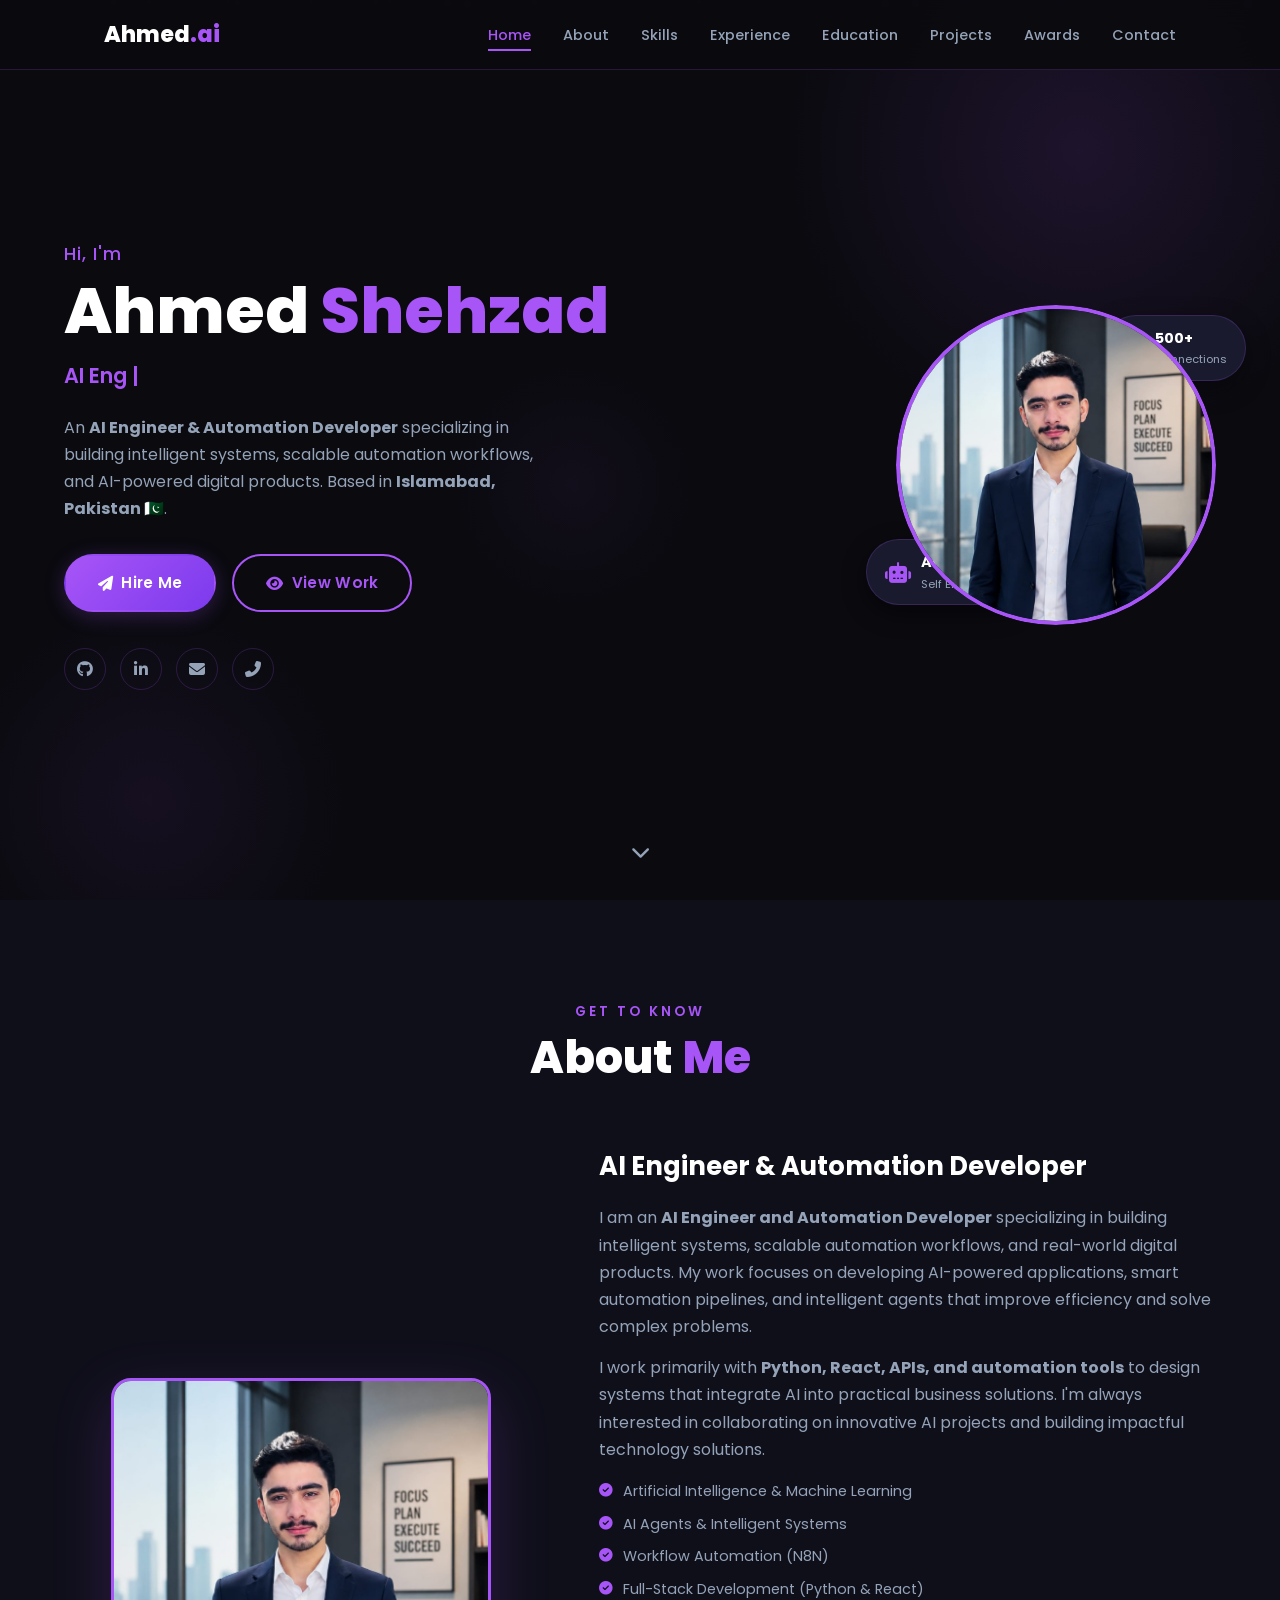
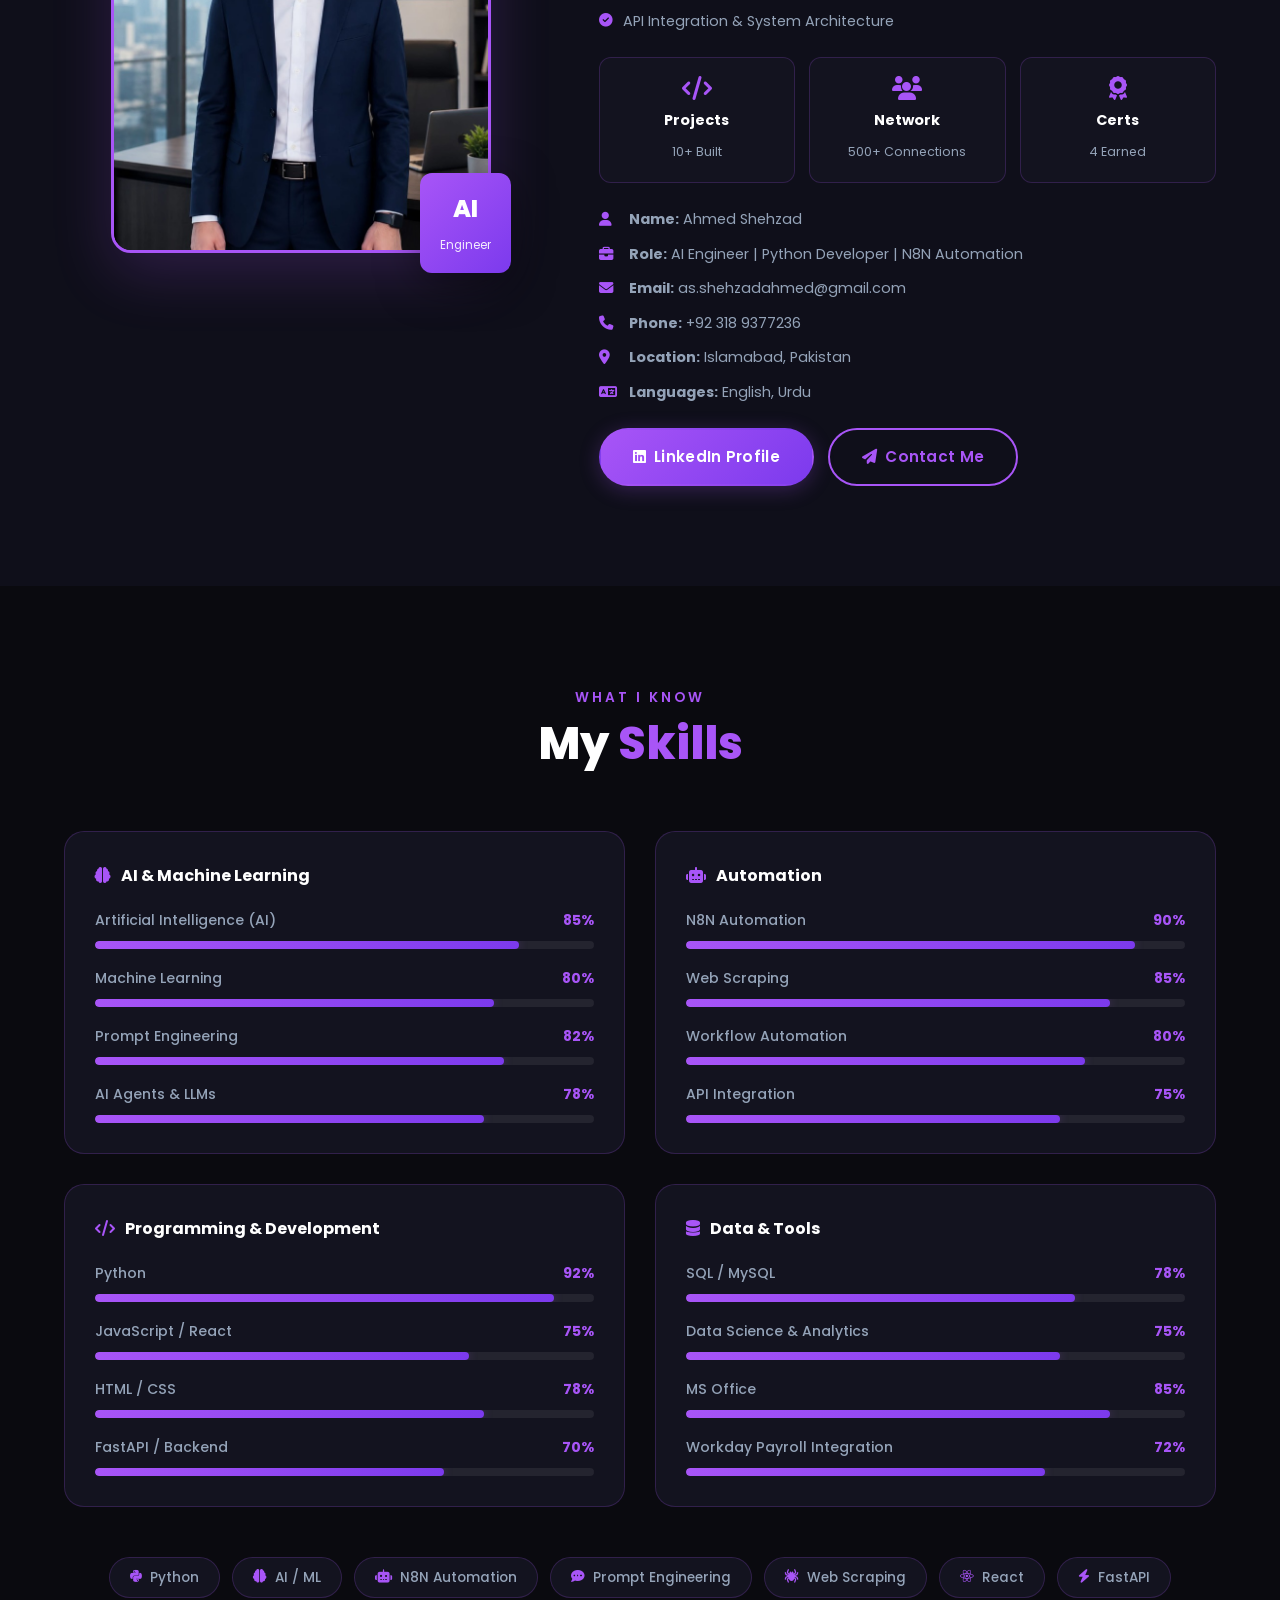
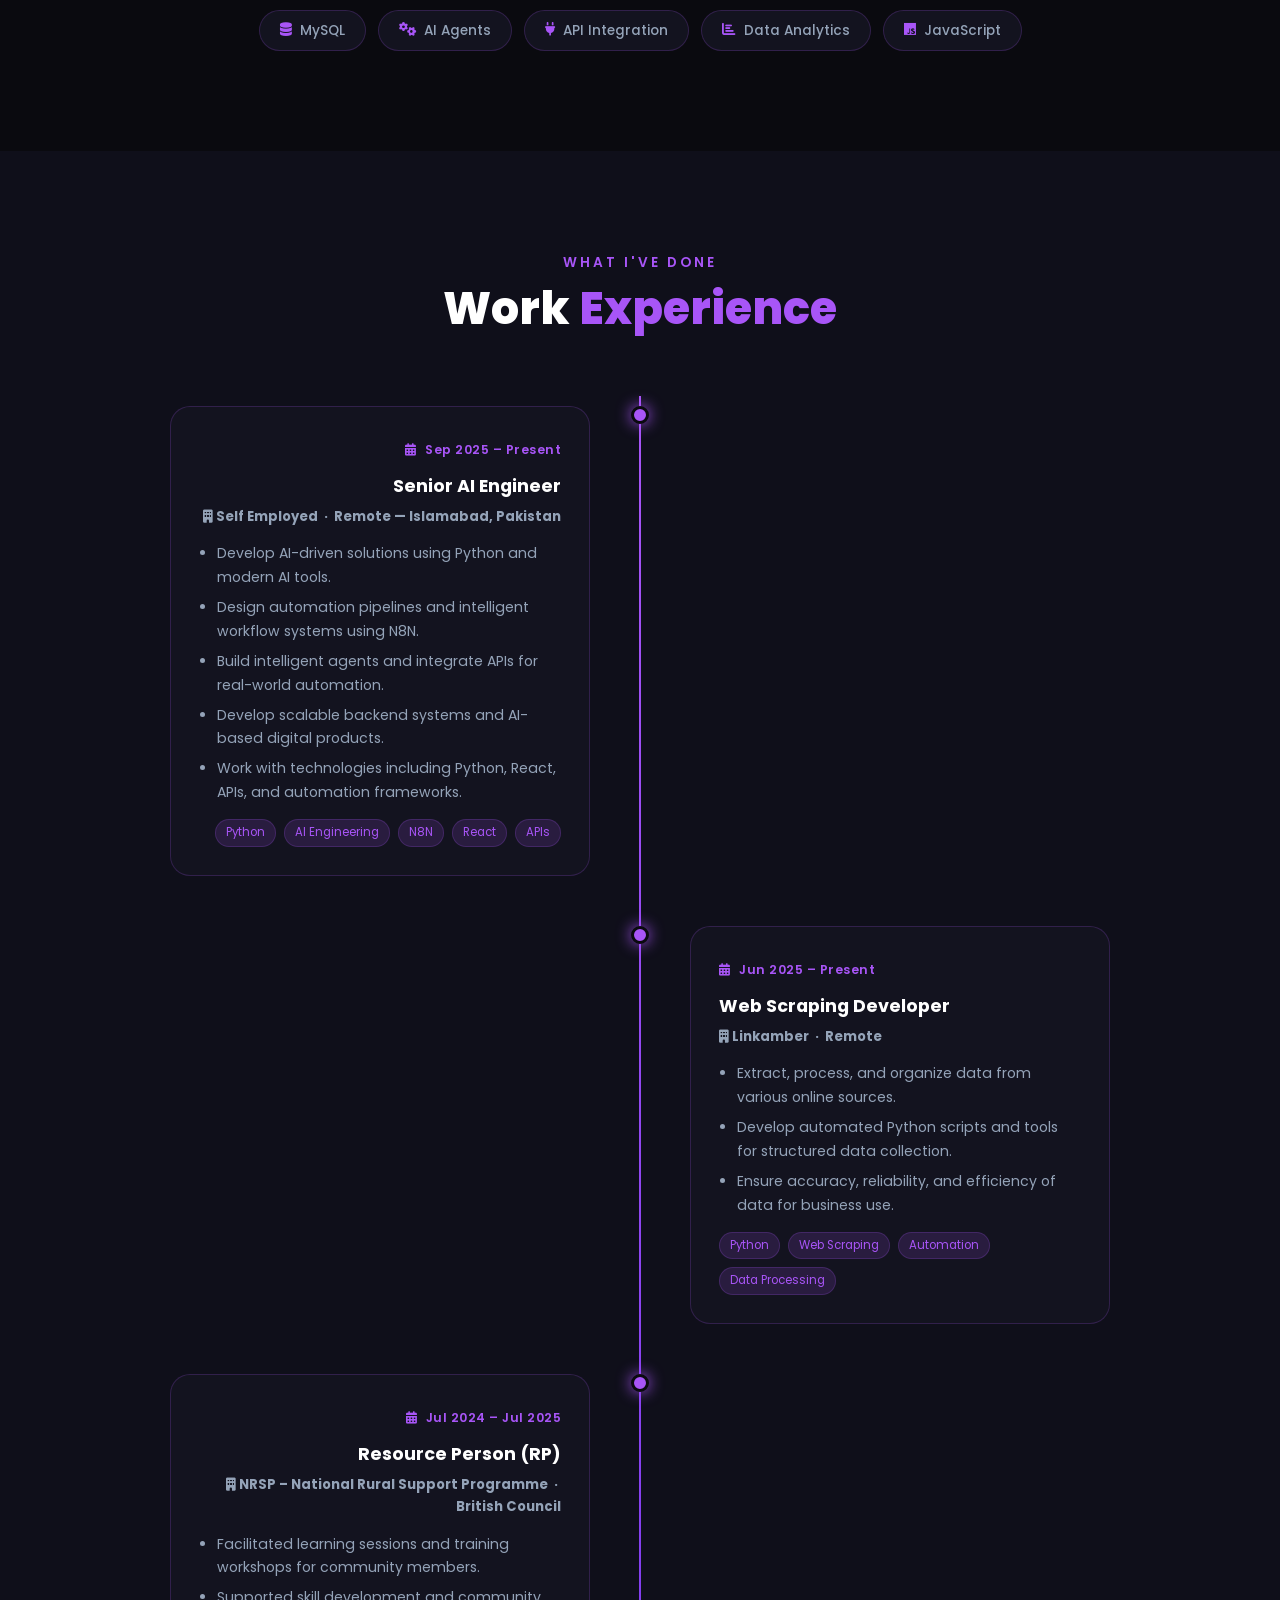
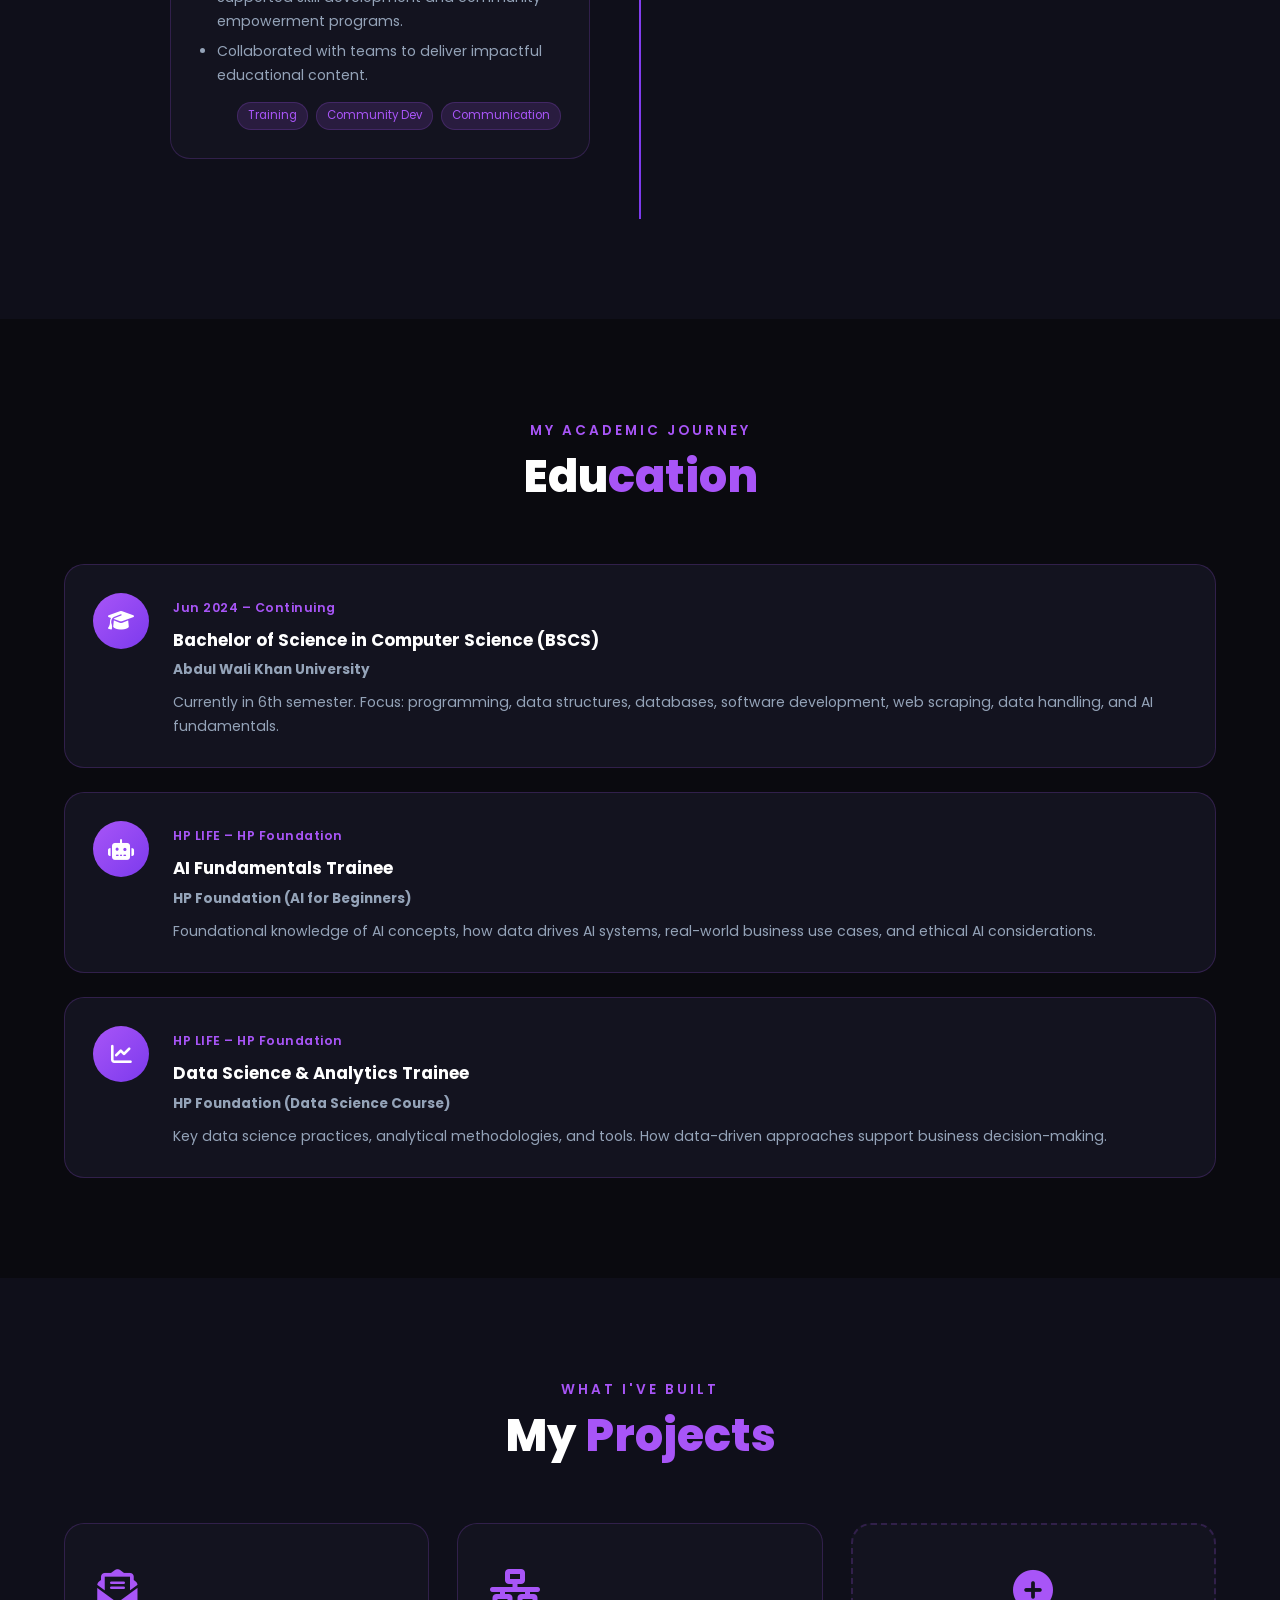
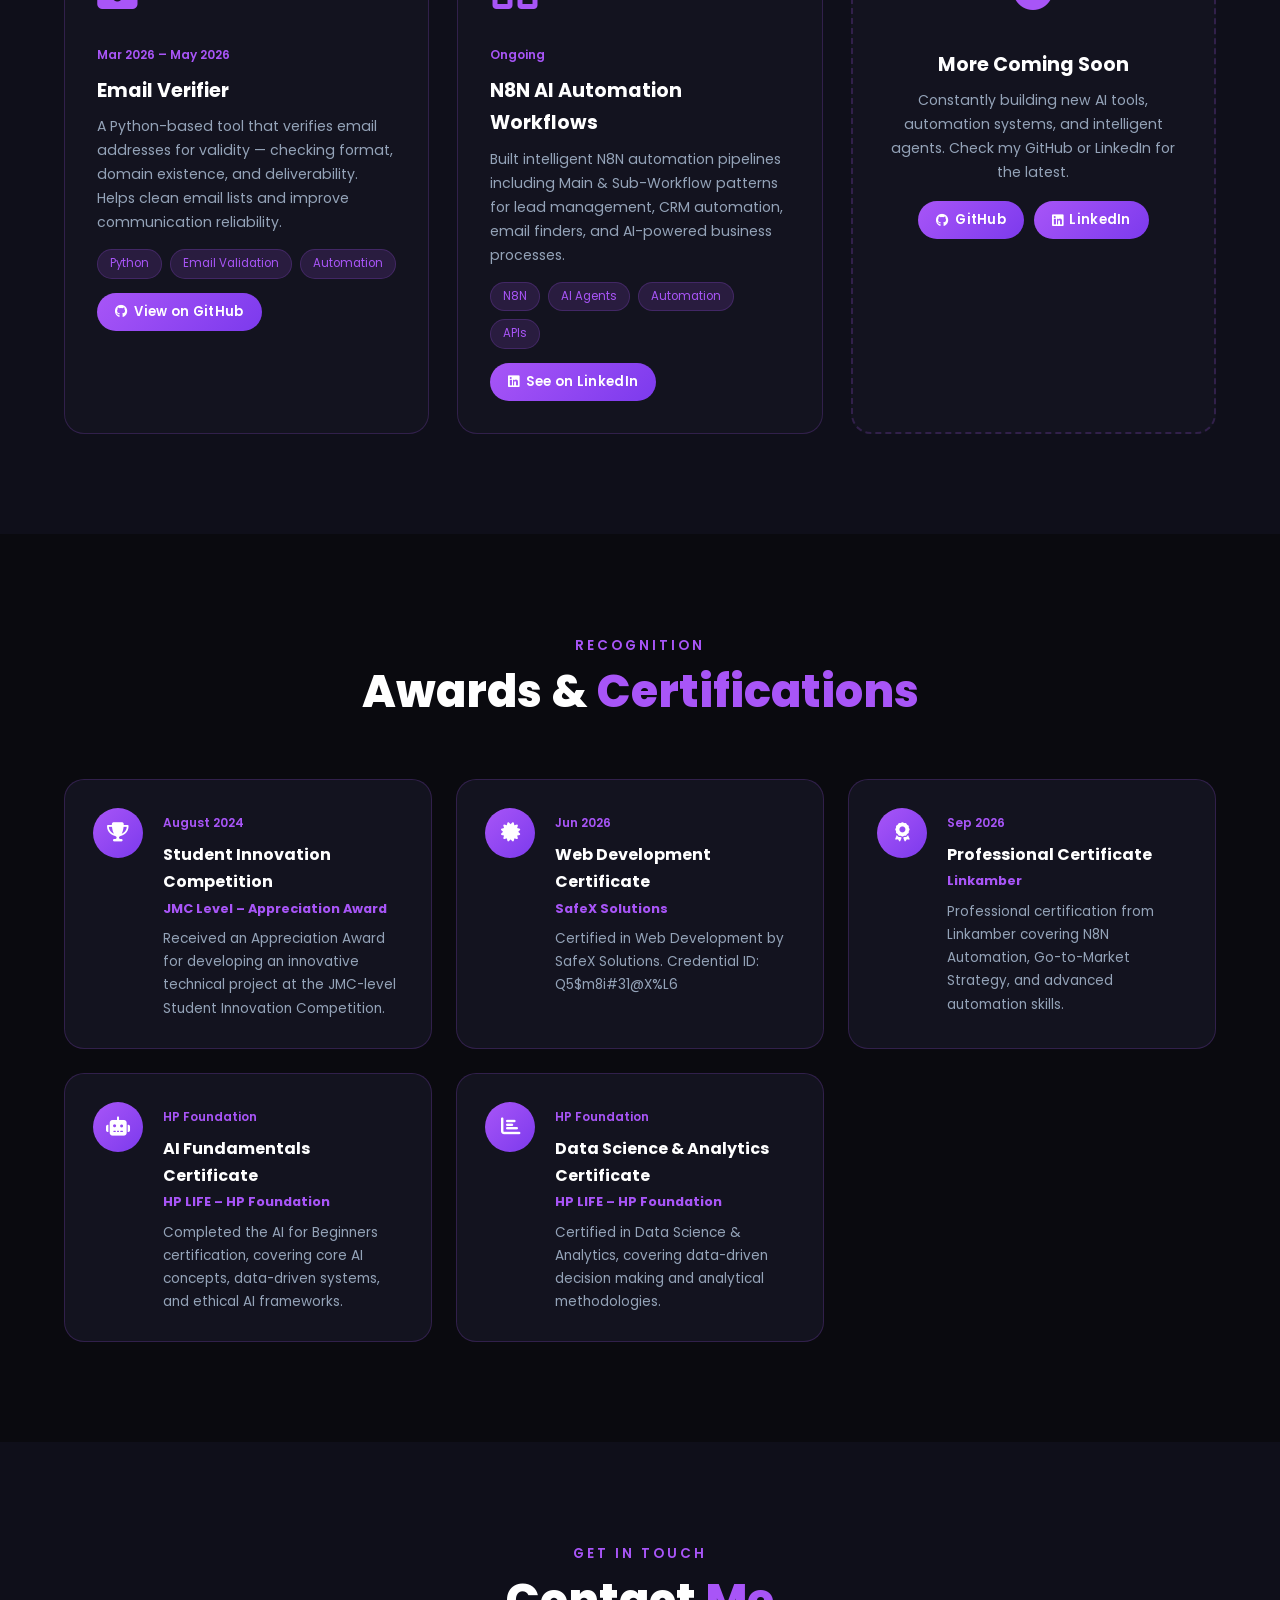
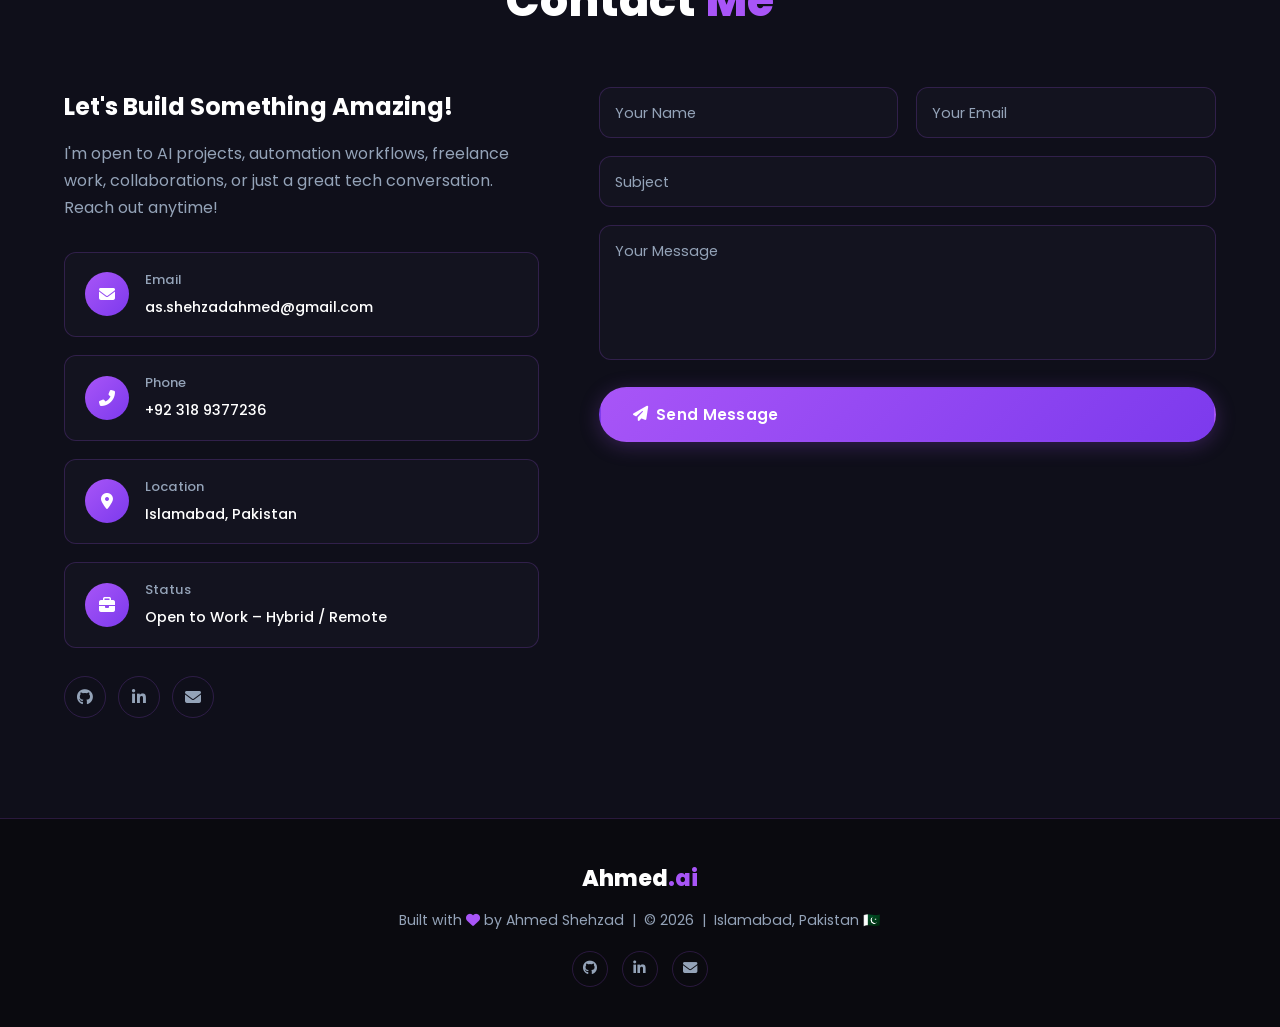
==== index.html @ 768d6d66 "Initial commit: Ahmed Shehzad Portfolio - AI Engineer & Python Developer" ====
<!DOCTYPE html>
<html lang="en">
<head>
  <meta charset="UTF-8" />
  <meta name="viewport" content="width=device-width, initial-scale=1.0" />
  <title>Ahmed Shehzad | AI Engineer & Python Developer</title>
  <link rel="stylesheet" href="style.css" />
  <link rel="stylesheet" href="https://cdnjs.cloudflare.com/ajax/libs/font-awesome/6.5.0/css/all.min.css" />
  <link href="https://fonts.googleapis.com/css2?family=Poppins:wght@300;400;500;600;700;800&display=swap" rel="stylesheet" />
</head>
<body>

  <!-- ===== NAVBAR ===== -->
  <nav class="navbar" id="navbar">
    <div class="nav-container">
      <a href="#home" class="logo">Ahmed<span>.ai</span></a>
      <ul class="nav-links" id="nav-links">
        <li><a href="#home"          class="nav-link active">Home</a></li>
        <li><a href="#about"         class="nav-link">About</a></li>
        <li><a href="#skills"        class="nav-link">Skills</a></li>
        <li><a href="#experience"    class="nav-link">Experience</a></li>
        <li><a href="#education"     class="nav-link">Education</a></li>
        <li><a href="#projects"      class="nav-link">Projects</a></li>
        <li><a href="#achievements"  class="nav-link">Awards</a></li>
        <li><a href="#contact"       class="nav-link">Contact</a></li>
      </ul>
      <button class="hamburger" id="hamburger" aria-label="Toggle Menu">
        <span></span><span></span><span></span>
      </button>
    </div>
  </nav>

  <!-- ===== HERO ===== -->
  <section class="hero" id="home">
    <div class="particles" id="particles"></div>
    <div class="hero-bg-shapes">
      <div class="shape shape-1"></div>
      <div class="shape shape-2"></div>
      <div class="shape shape-3"></div>
    </div>
    <div class="hero-content">
      <div class="hero-text">
        <p class="hero-greeting">Hi, I'm</p>
        <h1 class="hero-name">Ahmed <span>Shehzad</span></h1>
        <div class="hero-typing">
          <span class="typed-text" id="typed-text"></span>
          <span class="cursor">|</span>
        </div>
        <p class="hero-desc">
          An <strong>AI Engineer & Automation Developer</strong> specializing in building
          intelligent systems, scalable automation workflows, and AI-powered digital products.
          Based in <strong>Islamabad, Pakistan 🇵🇰</strong>.
        </p>
        <div class="hero-buttons">
          <a href="#contact" class="btn btn-primary"><i class="fas fa-paper-plane"></i> Hire Me</a>
          <a href="#projects" class="btn btn-outline"><i class="fas fa-eye"></i> View Work</a>
        </div>
        <div class="hero-socials">
          <a href="https://github.com/AAHMEDSHEHZAD" target="_blank" aria-label="GitHub" title="GitHub"><i class="fab fa-github"></i></a>
          <a href="https://www.linkedin.com/in/ahmed-shehzad-58a8a6312/" target="_blank" aria-label="LinkedIn" title="LinkedIn"><i class="fab fa-linkedin-in"></i></a>
          <a href="mailto:as.shehzadahmed@gmail.com" aria-label="Email" title="Email"><i class="fas fa-envelope"></i></a>
          <a href="tel:+923189377236" aria-label="Phone" title="Phone"><i class="fas fa-phone-alt"></i></a>
        </div>
      </div>
      <div class="hero-image">
        <div class="hero-img-wrapper">
          <div class="hero-img-ring"></div>
          <img src="assets/profile.jpg" alt="Ahmed Shehzad – AI Engineer" />
        </div>
        <div class="hero-badge badge-top">
          <i class="fas fa-trophy"></i>
          <div>
            <span class="badge-num">500+</span>
            <span class="badge-label">Connections</span>
          </div>
        </div>
        <div class="hero-badge badge-bottom">
          <i class="fas fa-robot"></i>
          <div>
            <span class="badge-num">AI Engineer</span>
            <span class="badge-label">Self Employed</span>
          </div>
        </div>
      </div>
    </div>
    <a href="#about" class="scroll-down" aria-label="Scroll Down"><i class="fas fa-chevron-down"></i></a>
  </section>

  <!-- ===== ABOUT ===== -->
  <section class="about section" id="about">
    <div class="container">
      <div class="section-header">
        <p class="section-tag">Get To Know</p>
        <h2 class="section-title">About <span>Me</span></h2>
      </div>
      <div class="about-grid">
        <div class="about-image">
          <div class="about-img-box">
            <img src="assets/profile.jpg" alt="Ahmed Shehzad" />
            <div class="about-exp-badge">
              <span>AI</span>
              <small>Engineer</small>
            </div>
          </div>
        </div>
        <div class="about-content">
          <h3>AI Engineer &amp; Automation Developer</h3>
          <p>
            I am an <strong>AI Engineer and Automation Developer</strong> specializing in building
            intelligent systems, scalable automation workflows, and real-world digital products.
            My work focuses on developing AI-powered applications, smart automation pipelines,
            and intelligent agents that improve efficiency and solve complex problems.
          </p>
          <p>
            I work primarily with <strong>Python, React, APIs, and automation tools</strong> to design
            systems that integrate AI into practical business solutions. I'm always interested in
            collaborating on innovative AI projects and building impactful technology solutions.
          </p>
          <div class="about-highlights">
            <div class="highlight-item"><i class="fas fa-check-circle"></i> Artificial Intelligence &amp; Machine Learning</div>
            <div class="highlight-item"><i class="fas fa-check-circle"></i> AI Agents &amp; Intelligent Systems</div>
            <div class="highlight-item"><i class="fas fa-check-circle"></i> Workflow Automation (N8N)</div>
            <div class="highlight-item"><i class="fas fa-check-circle"></i> Full-Stack Development (Python &amp; React)</div>
            <div class="highlight-item"><i class="fas fa-check-circle"></i> API Integration &amp; System Architecture</div>
          </div>
          <div class="about-cards">
            <div class="about-card">
              <i class="fas fa-code"></i>
              <h4>Projects</h4>
              <span>10+ Built</span>
            </div>
            <div class="about-card">
              <i class="fas fa-users"></i>
              <h4>Network</h4>
              <span>500+ Connections</span>
            </div>
            <div class="about-card">
              <i class="fas fa-award"></i>
              <h4>Certs</h4>
              <span>4 Earned</span>
            </div>
          </div>
          <div class="about-info-list">
            <div class="about-info-item"><i class="fas fa-user"></i><span><strong>Name:</strong> Ahmed Shehzad</span></div>
            <div class="about-info-item"><i class="fas fa-briefcase"></i><span><strong>Role:</strong> AI Engineer | Python Developer | N8N Automation</span></div>
            <div class="about-info-item"><i class="fas fa-envelope"></i><span><strong>Email:</strong> as.shehzadahmed@gmail.com</span></div>
            <div class="about-info-item"><i class="fas fa-phone"></i><span><strong>Phone:</strong> +92 318 9377236</span></div>
            <div class="about-info-item"><i class="fas fa-map-marker-alt"></i><span><strong>Location:</strong> Islamabad, Pakistan</span></div>
            <div class="about-info-item"><i class="fas fa-language"></i><span><strong>Languages:</strong> English, Urdu</span></div>
          </div>
          <div class="about-actions">
            <a href="https://www.linkedin.com/in/ahmed-shehzad-58a8a6312/" target="_blank" class="btn btn-primary">
              <i class="fab fa-linkedin"></i> LinkedIn Profile
            </a>
            <a href="#contact" class="btn btn-outline">
              <i class="fas fa-paper-plane"></i> Contact Me
            </a>
          </div>
        </div>
      </div>
    </div>
  </section>

  <!-- ===== SKILLS ===== -->
  <section class="skills section" id="skills">
    <div class="container">
      <div class="section-header">
        <p class="section-tag">What I Know</p>
        <h2 class="section-title">My <span>Skills</span></h2>
      </div>
      <div class="skills-grid">

        <div class="skill-category">
          <h3><i class="fas fa-brain"></i> AI &amp; Machine Learning</h3>
          <div class="skill-bars">
            <div class="skill-bar" data-percent="85">
              <div class="skill-info"><span>Artificial Intelligence (AI)</span><span>85%</span></div>
              <div class="bar"><div class="fill"></div></div>
            </div>
            <div class="skill-bar" data-percent="80">
              <div class="skill-info"><span>Machine Learning</span><span>80%</span></div>
              <div class="bar"><div class="fill"></div></div>
            </div>
            <div class="skill-bar" data-percent="82">
              <div class="skill-info"><span>Prompt Engineering</span><span>82%</span></div>
              <div class="bar"><div class="fill"></div></div>
            </div>
            <div class="skill-bar" data-percent="78">
              <div class="skill-info"><span>AI Agents &amp; LLMs</span><span>78%</span></div>
              <div class="bar"><div class="fill"></div></div>
            </div>
          </div>
        </div>

        <div class="skill-category">
          <h3><i class="fas fa-robot"></i> Automation</h3>
          <div class="skill-bars">
            <div class="skill-bar" data-percent="90">
              <div class="skill-info"><span>N8N Automation</span><span>90%</span></div>
              <div class="bar"><div class="fill"></div></div>
            </div>
            <div class="skill-bar" data-percent="85">
              <div class="skill-info"><span>Web Scraping</span><span>85%</span></div>
              <div class="bar"><div class="fill"></div></div>
            </div>
            <div class="skill-bar" data-percent="80">
              <div class="skill-info"><span>Workflow Automation</span><span>80%</span></div>
              <div class="bar"><div class="fill"></div></div>
            </div>
            <div class="skill-bar" data-percent="75">
              <div class="skill-info"><span>API Integration</span><span>75%</span></div>
              <div class="bar"><div class="fill"></div></div>
            </div>
          </div>
        </div>

        <div class="skill-category">
          <h3><i class="fas fa-code"></i> Programming &amp; Development</h3>
          <div class="skill-bars">
            <div class="skill-bar" data-percent="92">
              <div class="skill-info"><span>Python</span><span>92%</span></div>
              <div class="bar"><div class="fill"></div></div>
            </div>
            <div class="skill-bar" data-percent="75">
              <div class="skill-info"><span>JavaScript / React</span><span>75%</span></div>
              <div class="bar"><div class="fill"></div></div>
            </div>
            <div class="skill-bar" data-percent="78">
              <div class="skill-info"><span>HTML / CSS</span><span>78%</span></div>
              <div class="bar"><div class="fill"></div></div>
            </div>
            <div class="skill-bar" data-percent="70">
              <div class="skill-info"><span>FastAPI / Backend</span><span>70%</span></div>
              <div class="bar"><div class="fill"></div></div>
            </div>
          </div>
        </div>

        <div class="skill-category">
          <h3><i class="fas fa-database"></i> Data &amp; Tools</h3>
          <div class="skill-bars">
            <div class="skill-bar" data-percent="78">
              <div class="skill-info"><span>SQL / MySQL</span><span>78%</span></div>
              <div class="bar"><div class="fill"></div></div>
            </div>
            <div class="skill-bar" data-percent="75">
              <div class="skill-info"><span>Data Science &amp; Analytics</span><span>75%</span></div>
              <div class="bar"><div class="fill"></div></div>
            </div>
            <div class="skill-bar" data-percent="85">
              <div class="skill-info"><span>MS Office</span><span>85%</span></div>
              <div class="bar"><div class="fill"></div></div>
            </div>
            <div class="skill-bar" data-percent="72">
              <div class="skill-info"><span>Workday Payroll Integration</span><span>72%</span></div>
              <div class="bar"><div class="fill"></div></div>
            </div>
          </div>
        </div>

      </div>

      <!-- Tech Pills -->
      <div class="tech-pills">
        <span class="pill"><i class="fab fa-python"></i> Python</span>
        <span class="pill"><i class="fas fa-brain"></i> AI / ML</span>
        <span class="pill"><i class="fas fa-robot"></i> N8N Automation</span>
        <span class="pill"><i class="fas fa-comment-dots"></i> Prompt Engineering</span>
        <span class="pill"><i class="fas fa-spider"></i> Web Scraping</span>
        <span class="pill"><i class="fab fa-react"></i> React</span>
        <span class="pill"><i class="fas fa-bolt"></i> FastAPI</span>
        <span class="pill"><i class="fas fa-database"></i> MySQL</span>
        <span class="pill"><i class="fas fa-cogs"></i> AI Agents</span>
        <span class="pill"><i class="fas fa-plug"></i> API Integration</span>
        <span class="pill"><i class="fas fa-chart-bar"></i> Data Analytics</span>
        <span class="pill"><i class="fab fa-js"></i> JavaScript</span>
      </div>
    </div>
  </section>

  <!-- ===== EXPERIENCE ===== -->
  <section class="experience section" id="experience">
    <div class="container">
      <div class="section-header">
        <p class="section-tag">What I've Done</p>
        <h2 class="section-title">Work <span>Experience</span></h2>
      </div>
      <div class="timeline">

        <!-- 1 -->
        <div class="timeline-item left">
          <div class="timeline-dot"></div>
          <div class="timeline-card">
            <span class="timeline-date"><i class="fas fa-calendar-alt"></i> Sep 2025 – Present</span>
            <h3>Senior AI Engineer</h3>
            <h4><i class="fas fa-building"></i> Self Employed &nbsp;·&nbsp; Remote — Islamabad, Pakistan</h4>
            <ul>
              <li>Develop AI-driven solutions using Python and modern AI tools.</li>
              <li>Design automation pipelines and intelligent workflow systems using N8N.</li>
              <li>Build intelligent agents and integrate APIs for real-world automation.</li>
              <li>Develop scalable backend systems and AI-based digital products.</li>
              <li>Work with technologies including Python, React, APIs, and automation frameworks.</li>
            </ul>
            <div class="card-tags">
              <span>Python</span><span>AI Engineering</span><span>N8N</span><span>React</span><span>APIs</span>
            </div>
          </div>
        </div>

        <!-- 2 -->
        <div class="timeline-item right">
          <div class="timeline-dot"></div>
          <div class="timeline-card">
            <span class="timeline-date"><i class="fas fa-calendar-alt"></i> Jun 2025 – Present</span>
            <h3>Web Scraping Developer</h3>
            <h4><i class="fas fa-building"></i> Linkamber &nbsp;·&nbsp; Remote</h4>
            <ul>
              <li>Extract, process, and organize data from various online sources.</li>
              <li>Develop automated Python scripts and tools for structured data collection.</li>
              <li>Ensure accuracy, reliability, and efficiency of data for business use.</li>
            </ul>
            <div class="card-tags">
              <span>Python</span><span>Web Scraping</span><span>Automation</span><span>Data Processing</span>
            </div>
          </div>
        </div>

        <!-- 3 -->
        <div class="timeline-item left">
          <div class="timeline-dot"></div>
          <div class="timeline-card">
            <span class="timeline-date"><i class="fas fa-calendar-alt"></i> Jul 2024 – Jul 2025</span>
            <h3>Resource Person (RP)</h3>
            <h4><i class="fas fa-building"></i> NRSP – National Rural Support Programme &nbsp;·&nbsp; British Council</h4>
            <ul>
              <li>Facilitated learning sessions and training workshops for community members.</li>
              <li>Supported skill development and community empowerment programs.</li>
              <li>Collaborated with teams to deliver impactful educational content.</li>
            </ul>
            <div class="card-tags">
              <span>Training</span><span>Community Dev</span><span>Communication</span>
            </div>
          </div>
        </div>

      </div>
    </div>
  </section>

  <!-- ===== EDUCATION ===== -->
  <section class="education section" id="education">
    <div class="container">
      <div class="section-header">
        <p class="section-tag">My Academic Journey</p>
        <h2 class="section-title">Edu<span>cation</span></h2>
      </div>
      <div class="edu-grid">

        <div class="edu-card">
          <div class="edu-icon"><i class="fas fa-graduation-cap"></i></div>
          <div class="edu-content">
            <span class="edu-year">Jun 2024 – Continuing</span>
            <h3>Bachelor of Science in Computer Science (BSCS)</h3>
            <h4>Abdul Wali Khan University</h4>
            <p>Currently in 6th semester. Focus: programming, data structures, databases, software development, web scraping, data handling, and AI fundamentals.</p>
          </div>
        </div>

        <div class="edu-card">
          <div class="edu-icon"><i class="fas fa-robot"></i></div>
          <div class="edu-content">
            <span class="edu-year">HP LIFE – HP Foundation</span>
            <h3>AI Fundamentals Trainee</h3>
            <h4>HP Foundation (AI for Beginners)</h4>
            <p>Foundational knowledge of AI concepts, how data drives AI systems, real-world business use cases, and ethical AI considerations.</p>
          </div>
        </div>

        <div class="edu-card">
          <div class="edu-icon"><i class="fas fa-chart-line"></i></div>
          <div class="edu-content">
            <span class="edu-year">HP LIFE – HP Foundation</span>
            <h3>Data Science &amp; Analytics Trainee</h3>
            <h4>HP Foundation (Data Science Course)</h4>
            <p>Key data science practices, analytical methodologies, and tools. How data-driven approaches support business decision-making.</p>
          </div>
        </div>

      </div>
    </div>
  </section>

  <!-- ===== PROJECTS ===== -->
  <section class="projects section" id="projects">
    <div class="container">
      <div class="section-header">
        <p class="section-tag">What I've Built</p>
        <h2 class="section-title">My <span>Projects</span></h2>
      </div>
      <div class="projects-grid">

        <div class="project-card">
          <div class="project-icon"><i class="fas fa-envelope-open-text"></i></div>
          <div class="project-info">
            <span class="project-date">Mar 2026 – May 2026</span>
            <h3>Email Verifier</h3>
            <p>A Python-based tool that verifies email addresses for validity — checking format, domain existence, and deliverability. Helps clean email lists and improve communication reliability.</p>
            <div class="project-tags">
              <span>Python</span><span>Email Validation</span><span>Automation</span>
            </div>
            <div class="project-links">
              <a href="https://github.com/AAHMEDSHEHZAD/email-verifier" target="_blank" class="btn btn-sm">
                <i class="fab fa-github"></i> View on GitHub
              </a>
            </div>
          </div>
        </div>

        <div class="project-card">
          <div class="project-icon"><i class="fas fa-network-wired"></i></div>
          <div class="project-info">
            <span class="project-date">Ongoing</span>
            <h3>N8N AI Automation Workflows</h3>
            <p>Built intelligent N8N automation pipelines including Main &amp; Sub-Workflow patterns for lead management, CRM automation, email finders, and AI-powered business processes.</p>
            <div class="project-tags">
              <span>N8N</span><span>AI Agents</span><span>Automation</span><span>APIs</span>
            </div>
            <div class="project-links">
              <a href="https://www.linkedin.com/in/ahmed-shehzad-58a8a6312/" target="_blank" class="btn btn-sm">
                <i class="fab fa-linkedin"></i> See on LinkedIn
              </a>
            </div>
          </div>
        </div>

        <div class="project-card project-cta">
          <div class="project-icon"><i class="fas fa-plus-circle"></i></div>
          <div class="project-info">
            <h3>More Coming Soon</h3>
            <p>Constantly building new AI tools, automation systems, and intelligent agents. Check my GitHub or LinkedIn for the latest.</p>
            <div class="project-links" style="justify-content:center; margin-top: 1rem;">
              <a href="https://github.com/AAHMEDSHEHZAD" target="_blank" class="btn btn-sm">
                <i class="fab fa-github"></i> GitHub
              </a>
              <a href="https://www.linkedin.com/in/ahmed-shehzad-58a8a6312/" target="_blank" class="btn btn-sm">
                <i class="fab fa-linkedin"></i> LinkedIn
              </a>
            </div>
          </div>
        </div>

      </div>
    </div>
  </section>

  <!-- ===== ACHIEVEMENTS ===== -->
  <section class="achievements section" id="achievements">
    <div class="container">
      <div class="section-header">
        <p class="section-tag">Recognition</p>
        <h2 class="section-title">Awards &amp; <span>Certifications</span></h2>
      </div>
      <div class="achievements-grid">

        <div class="achievement-card">
          <div class="achievement-icon"><i class="fas fa-trophy"></i></div>
          <div class="achievement-content">
            <span class="achievement-date">August 2024</span>
            <h3>Student Innovation Competition</h3>
            <h4>JMC Level – Appreciation Award</h4>
            <p>Received an Appreciation Award for developing an innovative technical project at the JMC-level Student Innovation Competition.</p>
          </div>
        </div>

        <div class="achievement-card">
          <div class="achievement-icon"><i class="fas fa-certificate"></i></div>
          <div class="achievement-content">
            <span class="achievement-date">Jun 2026</span>
            <h3>Web Development Certificate</h3>
            <h4>SafeX Solutions</h4>
            <p>Certified in Web Development by SafeX Solutions. Credential ID: Q5$m8i#31@X%L6</p>
          </div>
        </div>

        <div class="achievement-card">
          <div class="achievement-icon"><i class="fas fa-award"></i></div>
          <div class="achievement-content">
            <span class="achievement-date">Sep 2026</span>
            <h3>Professional Certificate</h3>
            <h4>Linkamber</h4>
            <p>Professional certification from Linkamber covering N8N Automation, Go-to-Market Strategy, and advanced automation skills.</p>
          </div>
        </div>

        <div class="achievement-card">
          <div class="achievement-icon"><i class="fas fa-robot"></i></div>
          <div class="achievement-content">
            <span class="achievement-date">HP Foundation</span>
            <h3>AI Fundamentals Certificate</h3>
            <h4>HP LIFE – HP Foundation</h4>
            <p>Completed the AI for Beginners certification, covering core AI concepts, data-driven systems, and ethical AI frameworks.</p>
          </div>
        </div>

        <div class="achievement-card">
          <div class="achievement-icon"><i class="fas fa-chart-bar"></i></div>
          <div class="achievement-content">
            <span class="achievement-date">HP Foundation</span>
            <h3>Data Science &amp; Analytics Certificate</h3>
            <h4>HP LIFE – HP Foundation</h4>
            <p>Certified in Data Science & Analytics, covering data-driven decision making and analytical methodologies.</p>
          </div>
        </div>

      </div>
    </div>
  </section>

  <!-- ===== CONTACT ===== -->
  <section class="contact section" id="contact">
    <div class="container">
      <div class="section-header">
        <p class="section-tag">Get In Touch</p>
        <h2 class="section-title">Contact <span>Me</span></h2>
      </div>
      <div class="contact-grid">
        <div class="contact-info">
          <h3>Let's Build Something Amazing!</h3>
          <p>I'm open to AI projects, automation workflows, freelance work, collaborations, or just a great tech conversation. Reach out anytime!</p>
          <div class="contact-items">
            <div class="contact-item">
              <div class="contact-icon"><i class="fas fa-envelope"></i></div>
              <div>
                <h4>Email</h4>
                <span>as.shehzadahmed@gmail.com</span>
              </div>
            </div>
            <div class="contact-item">
              <div class="contact-icon"><i class="fas fa-phone-alt"></i></div>
              <div>
                <h4>Phone</h4>
                <span>+92 318 9377236</span>
              </div>
            </div>
            <div class="contact-item">
              <div class="contact-icon"><i class="fas fa-map-marker-alt"></i></div>
              <div>
                <h4>Location</h4>
                <span>Islamabad, Pakistan</span>
              </div>
            </div>
            <div class="contact-item">
              <div class="contact-icon"><i class="fas fa-briefcase"></i></div>
              <div>
                <h4>Status</h4>
                <span>Open to Work – Hybrid / Remote</span>
              </div>
            </div>
          </div>
          <div class="contact-socials">
            <a href="https://github.com/AAHMEDSHEHZAD" target="_blank" title="GitHub"><i class="fab fa-github"></i></a>
            <a href="https://www.linkedin.com/in/ahmed-shehzad-58a8a6312/" target="_blank" title="LinkedIn"><i class="fab fa-linkedin-in"></i></a>
            <a href="mailto:as.shehzadahmed@gmail.com" title="Email"><i class="fas fa-envelope"></i></a>
          </div>
        </div>
        <form class="contact-form" id="contact-form">
          <div class="form-row">
            <div class="form-group">
              <input type="text" id="f-name" placeholder=" " required />
              <label for="f-name">Your Name</label>
            </div>
            <div class="form-group">
              <input type="email" id="f-email" placeholder=" " required />
              <label for="f-email">Your Email</label>
            </div>
          </div>
          <div class="form-group">
            <input type="text" id="f-subject" placeholder=" " required />
            <label for="f-subject">Subject</label>
          </div>
          <div class="form-group">
            <textarea id="f-message" rows="5" placeholder=" " required></textarea>
            <label for="f-message">Your Message</label>
          </div>
          <button type="submit" class="btn btn-primary btn-full">
            <i class="fas fa-paper-plane"></i> Send Message
          </button>
          <p class="form-status" id="form-status"></p>
        </form>
      </div>
    </div>
  </section>

  <!-- ===== FOOTER ===== -->
  <footer class="footer">
    <div class="container footer-inner">
      <a href="#home" class="logo">Ahmed<span>.ai</span></a>
      <p>Built with <i class="fas fa-heart"></i> by Ahmed Shehzad &nbsp;|&nbsp; &copy; <span id="year"></span> &nbsp;|&nbsp; Islamabad, Pakistan 🇵🇰</p>
      <div class="footer-socials">
        <a href="https://github.com/AAHMEDSHEHZAD" target="_blank"><i class="fab fa-github"></i></a>
        <a href="https://www.linkedin.com/in/ahmed-shehzad-58a8a6312/" target="_blank"><i class="fab fa-linkedin-in"></i></a>
        <a href="mailto:as.shehzadahmed@gmail.com"><i class="fas fa-envelope"></i></a>
      </div>
    </div>
  </footer>

  <button class="back-to-top" id="back-to-top" aria-label="Back to top">
    <i class="fas fa-chevron-up"></i>
  </button>

  <script src="script.js"></script>
</body>
</html>
---- style.css ----
/* ============================================================
   AHMAD SHEHZAD – PORTFOLIO  |  style.css
   Dark Purple Theme
   ============================================================ */

/* ---------- CSS Variables ---------- */
:root {
  --primary:      #a855f7;
  --primary-dark: #7c3aed;
  --primary-glow: rgba(168,85,247,0.25);
  --bg:           #0a0a0f;
  --bg-2:         #0f0f1a;
  --bg-card:      #13131f;
  --bg-card2:     #1a1a2e;
  --border:       rgba(168,85,247,0.2);
  --text:         #e2e8f0;
  --text-muted:   #94a3b8;
  --white:        #ffffff;
  --radius:       12px;
  --radius-lg:    20px;
  --shadow:       0 10px 40px rgba(0,0,0,0.5);
  --transition:   0.35s cubic-bezier(.4,0,.2,1);
  --nav-h:        70px;
  --font:         'Poppins', sans-serif;
}

/* ---------- Reset & Base ---------- */
*, *::before, *::after { box-sizing: border-box; margin: 0; padding: 0; }
html { scroll-behavior: smooth; scroll-padding-top: var(--nav-h); }
body {
  font-family: var(--font);
  background: var(--bg);
  color: var(--text);
  line-height: 1.7;
  overflow-x: hidden;
}
img { max-width: 100%; display: block; }
a  { text-decoration: none; color: inherit; }
ul { list-style: none; }
button { cursor: pointer; border: none; background: none; font-family: var(--font); }

/* ---------- Scrollbar ---------- */
::-webkit-scrollbar       { width: 6px; }
::-webkit-scrollbar-track { background: var(--bg-2); }
::-webkit-scrollbar-thumb { background: var(--primary); border-radius: 3px; }

/* ---------- Utility ---------- */
.container   { width: 90%; max-width: 1200px; margin: 0 auto; }
.section     { padding: 100px 0; }
.mt-1        { margin-top: 1.5rem; }
.btn-full    { width: 100%; }

/* ---------- Buttons ---------- */
.btn {
  display: inline-flex; align-items: center; gap: 8px;
  padding: 14px 32px; border-radius: 50px; font-size: .95rem;
  font-weight: 600; font-family: var(--font);
  transition: var(--transition); cursor: pointer;
  letter-spacing: .3px;
}
.btn-primary {
  background: linear-gradient(135deg, var(--primary), var(--primary-dark));
  color: var(--white); border: 2px solid transparent;
  box-shadow: 0 4px 20px var(--primary-glow);
}
.btn-primary:hover { transform: translateY(-3px); box-shadow: 0 8px 30px var(--primary-glow); }
.btn-outline {
  background: transparent; color: var(--primary);
  border: 2px solid var(--primary);
}
.btn-outline:hover { background: var(--primary); color: var(--white); transform: translateY(-3px); }
.btn-sm {
  padding: 8px 18px; font-size: .82rem; border-radius: 50px;
  background: linear-gradient(135deg, var(--primary), var(--primary-dark));
  color: var(--white); display: inline-flex; gap: 6px;
  transition: var(--transition);
}
.btn-sm:hover { transform: translateY(-2px); box-shadow: 0 4px 15px var(--primary-glow); }

/* ---------- Section Header ---------- */
.section-header { text-align: center; margin-bottom: 60px; }
.section-tag {
  font-size: .85rem; font-weight: 600; letter-spacing: 3px;
  text-transform: uppercase; color: var(--primary); margin-bottom: 8px;
}
.section-title {
  font-size: clamp(2rem, 4vw, 2.8rem); font-weight: 800;
  color: var(--white); line-height: 1.2;
}
.section-title span { color: var(--primary); }

/* ============================================================
   NAVBAR
   ============================================================ */
.navbar {
  position: fixed; top: 0; left: 0; right: 0; z-index: 1000;
  height: var(--nav-h); background: rgba(10,10,15,.92);
  backdrop-filter: blur(16px);
  border-bottom: 1px solid var(--border);
  transition: var(--transition);
}
.navbar.scrolled { box-shadow: 0 4px 30px rgba(0,0,0,.5); }
.nav-container {
  display: flex; align-items: center; justify-content: space-between;
  height: 100%; max-width: 1200px; margin: 0 auto; padding: 0 5%;
}
.logo { font-size: 1.4rem; font-weight: 800; color: var(--white); }
.logo span { color: var(--primary); }
.nav-links { display: flex; gap: 2rem; }
.nav-link {
  font-size: .9rem; font-weight: 500; color: var(--text-muted);
  transition: var(--transition); position: relative; padding-bottom: 2px;
}
.nav-link::after {
  content: ''; position: absolute; bottom: -4px; left: 0;
  width: 0; height: 2px; background: var(--primary);
  transition: var(--transition);
}
.nav-link:hover, .nav-link.active { color: var(--primary); }
.nav-link:hover::after, .nav-link.active::after { width: 100%; }
.hamburger { display: none; flex-direction: column; gap: 5px; padding: 4px; }
.hamburger span {
  display: block; width: 25px; height: 2px; background: var(--white);
  border-radius: 2px; transition: var(--transition);
}
.hamburger.open span:nth-child(1) { transform: rotate(45deg) translate(5px,5px); }
.hamburger.open span:nth-child(2) { opacity: 0; }
.hamburger.open span:nth-child(3) { transform: rotate(-45deg) translate(5px,-5px); }

/* ============================================================
   HERO
   ============================================================ */
.hero {
  min-height: 100vh; display: flex; align-items: center;
  position: relative; overflow: hidden;
  padding: calc(var(--nav-h) + 40px) 5% 80px;
}
.hero-bg-shapes { position: absolute; inset: 0; pointer-events: none; z-index: 0; }
.shape {
  position: absolute; border-radius: 50%;
  background: radial-gradient(circle, var(--primary-glow), transparent 70%);
}
.shape-1 { width: 600px; height: 600px; top: -150px; right: -100px; opacity: .5; }
.shape-2 { width: 400px; height: 400px; bottom: -100px; left: -50px; opacity: .3; }
.shape-3 { width: 250px; height: 250px; top: 40%; left: 35%; opacity: .2; animation: pulse 6s ease-in-out infinite; }
@keyframes pulse { 0%,100%{transform:scale(1);opacity:.2;} 50%{transform:scale(1.3);opacity:.35;} }

/* Particles */
.particles { position: absolute; inset: 0; pointer-events: none; z-index: 0; overflow: hidden; }
.particle {
  position: absolute; border-radius: 50%; background: var(--primary); opacity: .15;
  animation: floatParticle linear infinite;
}
@keyframes floatParticle {
  0%   { transform: translateY(100vh) scale(0); opacity: 0; }
  10%  { opacity: .15; }
  90%  { opacity: .15; }
  100% { transform: translateY(-10vh) scale(1); opacity: 0; }
}

.hero-content {
  display: flex; align-items: center; justify-content: space-between;
  gap: 60px; max-width: 1200px; margin: 0 auto; width: 100%;
  position: relative; z-index: 1;
}
.hero-text { flex: 1; max-width: 560px; }
.hero-greeting { font-size: 1.1rem; color: var(--primary); font-weight: 500; letter-spacing: 1px; margin-bottom: 6px; }
.hero-name {
  font-size: clamp(2.5rem, 6vw, 4rem); font-weight: 800;
  color: var(--white); line-height: 1.1; margin-bottom: 12px;
}
.hero-name span { color: var(--primary); }
.hero-typing {
  font-size: 1.3rem; font-weight: 600; color: var(--text-muted);
  margin-bottom: 20px; min-height: 2rem;
}
.hero-typing .typed-text { color: var(--primary); }
.cursor { animation: blink .7s step-end infinite; color: var(--primary); }
@keyframes blink { 0%,100%{opacity:1;} 50%{opacity:0;} }
.hero-desc { color: var(--text-muted); margin-bottom: 32px; font-size: 1rem; max-width: 480px; }
.hero-buttons { display: flex; gap: 16px; flex-wrap: wrap; margin-bottom: 36px; }
.hero-socials { display: flex; gap: 14px; }
.hero-socials a {
  width: 42px; height: 42px; border-radius: 50%;
  border: 1px solid var(--border); display: grid; place-items: center;
  color: var(--text-muted); font-size: 1rem; transition: var(--transition);
}
.hero-socials a:hover { background: var(--primary); border-color: var(--primary); color: var(--white); transform: translateY(-3px); }

/* Hero Image */
.hero-image { flex: 0 0 auto; position: relative; }
.hero-img-wrapper {
  width: 320px; height: 320px; border-radius: 50%; position: relative;
  overflow: hidden; z-index: 1;
}
.hero-img-wrapper img {
  width: 100%; height: 100%;
  object-fit: cover; object-position: center top;
  border-radius: 50%;
  border: 4px solid var(--primary);
  box-shadow: 0 0 60px var(--primary-glow);
  image-rendering: -webkit-optimize-contrast;
  image-rendering: crisp-edges;
}
.hero-img-ring {
  position: absolute; inset: -8px; border-radius: 50%;
  border: 2px dashed var(--primary); opacity: .4;
  animation: rotate 20s linear infinite;
}
@keyframes rotate { to { transform: rotate(360deg); } }
.hero-badge {
  position: absolute; background: var(--bg-card2);
  border: 1px solid var(--border); border-radius: 50px;
  padding: 10px 18px; display: flex; align-items: center; gap: 10px;
  font-size: .78rem; white-space: nowrap;
  box-shadow: 0 8px 25px rgba(0,0,0,.4);
  animation: float 3s ease-in-out infinite;
}
.badge-top  { top: 10px; right: -30px; animation-delay: 0s; }
.badge-bottom { bottom: 20px; left: -30px; animation-delay: 1.5s; }
@keyframes float { 0%,100%{transform:translateY(0);} 50%{transform:translateY(-10px);} }
.hero-badge i { font-size: 1.3rem; color: var(--primary); }
.badge-num  { display: block; font-weight: 700; font-size: .9rem; color: var(--white); }
.badge-label{ display: block; font-size: .7rem; color: var(--text-muted); }

.scroll-down {
  position: absolute; bottom: 30px; left: 50%; transform: translateX(-50%);
  color: var(--text-muted); font-size: 1.2rem;
  animation: bounce 2s ease-in-out infinite;
}
@keyframes bounce { 0%,100%{transform:translateX(-50%) translateY(0);} 50%{transform:translateX(-50%) translateY(-10px);} }

/* ============================================================
   ABOUT
   ============================================================ */
.about { background: var(--bg-2); }
.about-grid { display: grid; grid-template-columns: 1fr 1.3fr; gap: 60px; align-items: center; }
.about-img-box {
  position: relative; border-radius: var(--radius-lg);
  overflow: visible; max-width: 380px; margin: 0 auto;
}
.about-img-box img {
  width: 100%; border-radius: var(--radius-lg);
  border: 3px solid var(--primary);
  box-shadow: 0 20px 60px rgba(168,85,247,.2);
  object-fit: cover; object-position: center top;
  aspect-ratio: 4/5;
  image-rendering: -webkit-optimize-contrast;
}
.about-exp-badge {
  position: absolute; bottom: -20px; right: -20px;
  background: linear-gradient(135deg, var(--primary), var(--primary-dark));
  color: var(--white); padding: 16px 20px; border-radius: var(--radius);
  text-align: center; box-shadow: var(--shadow);
}
.about-exp-badge span { font-size: 1.5rem; font-weight: 800; display: block; }
.about-exp-badge small { font-size: .72rem; opacity: .9; }
.about-content h3 { font-size: 1.6rem; color: var(--white); margin-bottom: 16px; font-weight: 700; }
.about-content p  { color: var(--text-muted); margin-bottom: 14px; }
.about-highlights { display: flex; flex-direction: column; gap: 8px; margin: 16px 0; }
.highlight-item   { display: flex; align-items: center; gap: 10px; font-size: .9rem; color: var(--text-muted); }
.highlight-item i { color: var(--primary); font-size: .85rem; }
.about-actions    { display: flex; gap: 14px; flex-wrap: wrap; margin-top: 1.5rem; }
.about-cards { display: grid; grid-template-columns: repeat(3,1fr); gap: 14px; margin: 24px 0; }
.about-card {
  background: var(--bg-card); border: 1px solid var(--border);
  border-radius: var(--radius); padding: 18px 12px; text-align: center;
  transition: var(--transition);
}
.about-card:hover { border-color: var(--primary); transform: translateY(-4px); }
.about-card i { font-size: 1.5rem; color: var(--primary); margin-bottom: 8px; }
.about-card h4 { font-size: .9rem; color: var(--white); margin-bottom: 4px; }
.about-card span { font-size: .78rem; color: var(--text-muted); }
.about-info-list { margin: 20px 0; display: flex; flex-direction: column; gap: 10px; }
.about-info-item { display: flex; align-items: center; gap: 12px; color: var(--text-muted); font-size: .9rem; }
.about-info-item i { color: var(--primary); width: 18px; }

/* ============================================================
   SKILLS
   ============================================================ */
.skills-grid {
  display: grid; grid-template-columns: repeat(2, 1fr); gap: 30px; margin-bottom: 50px;
}
.skill-category {
  background: var(--bg-card); border: 1px solid var(--border);
  border-radius: var(--radius-lg); padding: 30px;
  transition: var(--transition);
}
.skill-category:hover { border-color: var(--primary); box-shadow: 0 10px 40px var(--primary-glow); }
.skill-category h3 {
  font-size: 1rem; font-weight: 700; color: var(--white);
  margin-bottom: 20px; display: flex; align-items: center; gap: 10px;
}
.skill-category h3 i { color: var(--primary); }
.skill-bars { display: flex; flex-direction: column; gap: 18px; }
.skill-bar {}
.skill-info { display: flex; justify-content: space-between; margin-bottom: 8px; font-size: .88rem; color: var(--text-muted); font-weight: 500; }
.skill-info span:last-child { color: var(--primary); font-weight: 700; }
.bar { background: rgba(255,255,255,.07); border-radius: 100px; height: 8px; overflow: hidden; }
.fill {
  height: 100%; border-radius: 100px; width: 0;
  background: linear-gradient(90deg, var(--primary), var(--primary-dark));
  transition: width 1.2s cubic-bezier(.4,0,.2,1);
  box-shadow: 0 0 10px var(--primary-glow);
}

/* Tech Pills */
.tech-pills { display: flex; flex-wrap: wrap; gap: 12px; justify-content: center; }
.pill {
  background: var(--bg-card); border: 1px solid var(--border);
  border-radius: 50px; padding: 8px 20px; font-size: .85rem;
  color: var(--text-muted); font-weight: 500;
  display: flex; align-items: center; gap: 8px;
  transition: var(--transition);
}
.pill:hover, .pill i { color: var(--primary); }
.pill:hover { border-color: var(--primary); transform: translateY(-3px); box-shadow: 0 4px 15px var(--primary-glow); }
.pill i { color: var(--primary); }

/* ============================================================
   EXPERIENCE – TIMELINE
   ============================================================ */
.experience { background: var(--bg-2); }
.timeline { position: relative; padding: 10px 0; }
.timeline::before {
  content: ''; position: absolute; left: 50%; top: 0; bottom: 0;
  width: 2px; background: linear-gradient(to bottom, var(--primary), var(--primary-dark));
  transform: translateX(-50%);
}
.timeline-item { display: flex; width: 50%; padding: 0 50px 50px; position: relative; }
.timeline-item.left  { left: 0;   justify-content: flex-end;   text-align: right; }
.timeline-item.right { left: 50%; justify-content: flex-start;  text-align: left; }
.timeline-dot {
  position: absolute; top: 0; width: 18px; height: 18px; border-radius: 50%;
  background: var(--primary); border: 3px solid var(--bg);
  box-shadow: 0 0 15px var(--primary);
}
.timeline-item.left  .timeline-dot { right: -9px; }
.timeline-item.right .timeline-dot { left: -9px; }
.timeline-card {
  background: var(--bg-card); border: 1px solid var(--border);
  border-radius: var(--radius-lg); padding: 28px; max-width: 420px;
  transition: var(--transition);
}
.timeline-card:hover { border-color: var(--primary); box-shadow: 0 10px 40px var(--primary-glow); transform: translateY(-4px); }
.timeline-date { font-size: .78rem; color: var(--primary); font-weight: 600; letter-spacing: .5px; }
.timeline-date i { margin-right: 5px; }
.timeline-card h3 { font-size: 1.1rem; color: var(--white); margin: 10px 0 4px; font-weight: 700; }
.timeline-card h4 { font-size: .82rem; color: var(--text-muted); margin-bottom: 14px; }
.timeline-card ul { padding-left: 18px; list-style: disc; }
.timeline-card ul li { font-size: .88rem; color: var(--text-muted); margin-bottom: 6px; }
.timeline-item.left .timeline-card ul { text-align: left; }
.card-tags { display: flex; flex-wrap: wrap; gap: 8px; margin-top: 14px; }
.timeline-item.left .card-tags { justify-content: flex-end; }
.card-tags span {
  font-size: .72rem; background: rgba(168,85,247,.15);
  color: var(--primary); border-radius: 50px; padding: 3px 10px;
  border: 1px solid var(--border);
}

/* ============================================================
   EDUCATION
   ============================================================ */
.edu-grid { display: flex; flex-direction: column; gap: 24px; }
.edu-card {
  display: flex; gap: 24px; background: var(--bg-card);
  border: 1px solid var(--border); border-radius: var(--radius-lg);
  padding: 28px; transition: var(--transition); align-items: flex-start;
}
.edu-card:hover { border-color: var(--primary); box-shadow: 0 10px 40px var(--primary-glow); transform: translateX(6px); }
.edu-icon {
  flex: 0 0 56px; height: 56px; border-radius: 50%;
  background: linear-gradient(135deg, var(--primary), var(--primary-dark));
  display: grid; place-items: center; font-size: 1.3rem; color: var(--white);
}
.edu-content { flex: 1; }
.edu-year { font-size: .78rem; color: var(--primary); font-weight: 600; letter-spacing: .5px; }
.edu-content h3 { font-size: 1.05rem; color: var(--white); margin: 6px 0 4px; font-weight: 700; }
.edu-content h4 { font-size: .85rem; color: var(--text-muted); margin-bottom: 10px; }
.edu-content p  { font-size: .88rem; color: var(--text-muted); }

/* ============================================================
   PROJECTS
   ============================================================ */
.projects { background: var(--bg-2); }
.projects-grid { display: grid; grid-template-columns: repeat(auto-fit, minmax(320px, 1fr)); gap: 28px; }
.project-card {
  background: var(--bg-card); border: 1px solid var(--border);
  border-radius: var(--radius-lg); padding: 32px;
  display: flex; flex-direction: column; gap: 16px;
  transition: var(--transition);
}
.project-card:hover { border-color: var(--primary); box-shadow: 0 15px 50px var(--primary-glow); transform: translateY(-6px); }
.project-cta { border: 2px dashed var(--border); align-items: center; text-align: center; }
.project-icon { font-size: 2.5rem; color: var(--primary); }
.project-info {}
.project-date { font-size: .75rem; color: var(--primary); font-weight: 600; }
.project-info h3 { font-size: 1.2rem; color: var(--white); margin: 8px 0; font-weight: 700; }
.project-info p  { font-size: .88rem; color: var(--text-muted); }
.project-tags { display: flex; flex-wrap: wrap; gap: 8px; margin: 14px 0; }
.project-tags span {
  font-size: .72rem; background: rgba(168,85,247,.15);
  color: var(--primary); border-radius: 50px; padding: 4px 12px;
  border: 1px solid var(--border);
}
.project-links { display: flex; gap: 10px; flex-wrap: wrap; }

/* ============================================================
   ACHIEVEMENTS
   ============================================================ */
.achievements-grid { display: grid; grid-template-columns: repeat(auto-fit, minmax(280px, 1fr)); gap: 24px; }
.achievement-card {
  background: var(--bg-card); border: 1px solid var(--border);
  border-radius: var(--radius-lg); padding: 28px;
  display: flex; gap: 20px; transition: var(--transition);
}
.achievement-card:hover { border-color: var(--primary); transform: translateY(-4px); box-shadow: 0 10px 40px var(--primary-glow); }
.achievement-icon {
  flex: 0 0 50px; height: 50px; border-radius: 50%;
  background: linear-gradient(135deg, var(--primary), var(--primary-dark));
  display: grid; place-items: center; font-size: 1.2rem; color: var(--white);
}
.achievement-content {}
.achievement-date { font-size: .75rem; color: var(--primary); font-weight: 600; }
.achievement-content h3 { font-size: 1rem; color: var(--white); margin: 6px 0 2px; font-weight: 700; }
.achievement-content h4 { font-size: .8rem; color: var(--primary); margin-bottom: 8px; }
.achievement-content p  { font-size: .85rem; color: var(--text-muted); }

/* ============================================================
   CONTACT
   ============================================================ */
.contact { background: var(--bg-2); }
.contact-grid { display: grid; grid-template-columns: 1fr 1.3fr; gap: 60px; align-items: start; }
.contact-info h3 { font-size: 1.5rem; color: var(--white); margin-bottom: 12px; font-weight: 700; }
.contact-info p  { color: var(--text-muted); margin-bottom: 30px; }
.contact-items { display: flex; flex-direction: column; gap: 18px; margin-bottom: 28px; }
.contact-item {
  display: flex; align-items: center; gap: 16px;
  background: var(--bg-card); border: 1px solid var(--border);
  border-radius: var(--radius); padding: 16px 20px; transition: var(--transition);
}
.contact-item:hover { border-color: var(--primary); }
.contact-icon {
  width: 44px; height: 44px; border-radius: 50%; flex: 0 0 44px;
  background: linear-gradient(135deg, var(--primary), var(--primary-dark));
  display: grid; place-items: center; color: var(--white);
}
.contact-item h4 { font-size: .82rem; color: var(--text-muted); font-weight: 500; margin-bottom: 2px; }
.contact-item span { font-size: .9rem; color: var(--white); font-weight: 500; }
.contact-socials { display: flex; gap: 12px; }
.contact-socials a {
  width: 42px; height: 42px; border-radius: 50%;
  border: 1px solid var(--border); display: grid; place-items: center;
  color: var(--text-muted); font-size: 1rem; transition: var(--transition);
}
.contact-socials a:hover { background: var(--primary); border-color: var(--primary); color: var(--white); transform: translateY(-3px); }

/* Form */
.contact-form { display: flex; flex-direction: column; gap: 18px; }
.form-row { display: grid; grid-template-columns: 1fr 1fr; gap: 18px; }
.form-group { position: relative; }
.form-group input,
.form-group textarea {
  width: 100%; background: var(--bg-card); border: 1px solid var(--border);
  border-radius: var(--radius); padding: 18px 16px 10px;
  color: var(--white); font-family: var(--font); font-size: .9rem;
  outline: none; transition: var(--transition); resize: none;
}
.form-group label {
  position: absolute; top: 14px; left: 16px; font-size: .9rem;
  color: var(--text-muted); pointer-events: none; transition: var(--transition);
}
.form-group input:focus,
.form-group textarea:focus { border-color: var(--primary); box-shadow: 0 0 0 3px var(--primary-glow); }
.form-group input:focus ~ label,
.form-group input:not(:placeholder-shown) ~ label,
.form-group textarea:focus ~ label,
.form-group textarea:not(:placeholder-shown) ~ label {
  top: 4px; font-size: .72rem; color: var(--primary);
}
.form-status { text-align: center; font-size: .88rem; padding-top: 6px; }

/* ============================================================
   FOOTER
   ============================================================ */
.footer {
  background: var(--bg); border-top: 1px solid var(--border);
  padding: 40px 5%;
}
.footer-inner {
  display: flex; flex-direction: column; align-items: center;
  gap: 12px; text-align: center;
}
.footer p { font-size: .88rem; color: var(--text-muted); }
.footer i.fa-heart { color: var(--primary); }
.footer-socials { display: flex; gap: 14px; margin-top: 6px; }
.footer-socials a {
  width: 36px; height: 36px; border-radius: 50%;
  border: 1px solid var(--border); display: grid; place-items: center;
  color: var(--text-muted); font-size: .9rem; transition: var(--transition);
}
.footer-socials a:hover { background: var(--primary); border-color: var(--primary); color: var(--white); }

/* ============================================================
   BACK TO TOP
   ============================================================ */
.back-to-top {
  position: fixed; bottom: 30px; right: 30px; z-index: 999;
  width: 46px; height: 46px; border-radius: 50%;
  background: linear-gradient(135deg, var(--primary), var(--primary-dark));
  color: var(--white); font-size: 1rem; border: none;
  display: grid; place-items: center; cursor: pointer;
  opacity: 0; visibility: hidden; transform: translateY(20px);
  transition: var(--transition); box-shadow: 0 4px 20px var(--primary-glow);
}
.back-to-top.show { opacity: 1; visibility: visible; transform: translateY(0); }
.back-to-top:hover { transform: translateY(-4px); }

/* ============================================================
   FADE-IN ANIMATION (Intersection Observer)
   ============================================================ */
.fade-in {
  opacity: 0; transform: translateY(40px);
  transition: opacity .7s ease, transform .7s ease;
}
.fade-in.visible { opacity: 1; transform: translateY(0); }

/* ============================================================
   RESPONSIVE
   ============================================================ */
@media (max-width: 1024px) {
  .hero-img-wrapper { width: 270px; height: 270px; }
  .about-grid { grid-template-columns: 1fr; }
  .about-image { order: -1; }
  .contact-grid { grid-template-columns: 1fr; }
}

@media (max-width: 768px) {
  .nav-links {
    position: fixed; top: var(--nav-h); left: 0; right: 0;
    background: rgba(10,10,15,.97); backdrop-filter: blur(16px);
    flex-direction: column; align-items: center; gap: 0;
    padding: 0; max-height: 0; overflow: hidden;
    transition: max-height .4s ease;
  }
  .nav-links.open { max-height: 500px; padding: 20px 0; }
  .nav-link { padding: 12px 0; }
  .hamburger { display: flex; }

  .hero-content { flex-direction: column-reverse; text-align: center; gap: 40px; }
  .hero-img-wrapper { width: 220px; height: 220px; }
  .hero-buttons, .hero-socials { justify-content: center; }
  .badge-top { top: 0; right: -10px; }
  .badge-bottom { bottom: 0; left: -10px; }

  .skills-grid { grid-template-columns: 1fr; }

  .timeline::before { left: 20px; }
  .timeline-item { width: 100%; left: 0 !important; padding-left: 55px; padding-right: 10px; justify-content: flex-start !important; text-align: left !important; }
  .timeline-item .timeline-dot { left: 11px; right: auto; }
  .timeline-card { max-width: 100%; }
  .card-tags { justify-content: flex-start !important; }

  .form-row { grid-template-columns: 1fr; }
  .about-cards { grid-template-columns: 1fr 1fr; }
}

@media (max-width: 480px) {
  .section { padding: 70px 0; }
  .hero-name { font-size: 2.2rem; }
  .hero-img-wrapper { width: 180px; height: 180px; }
  .about-cards { grid-template-columns: 1fr; }
  .hero-badge { display: none; }
}
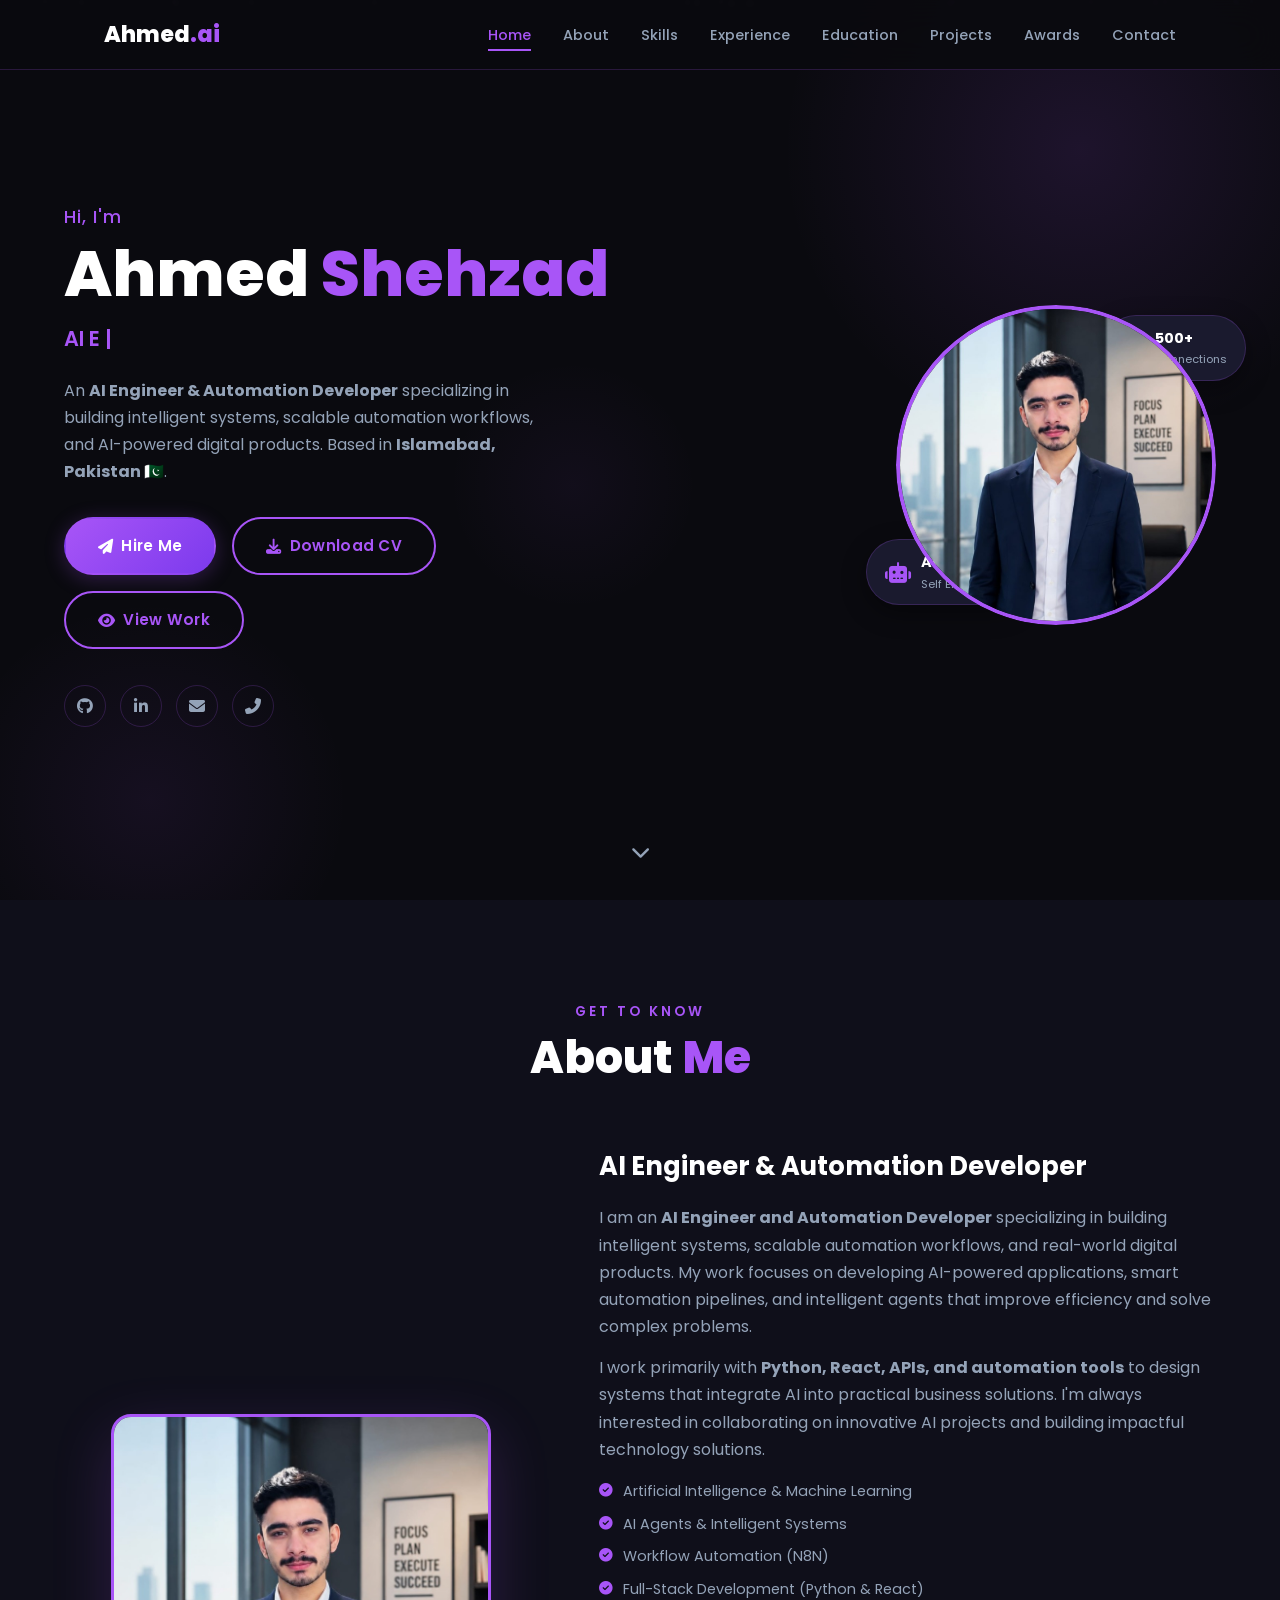
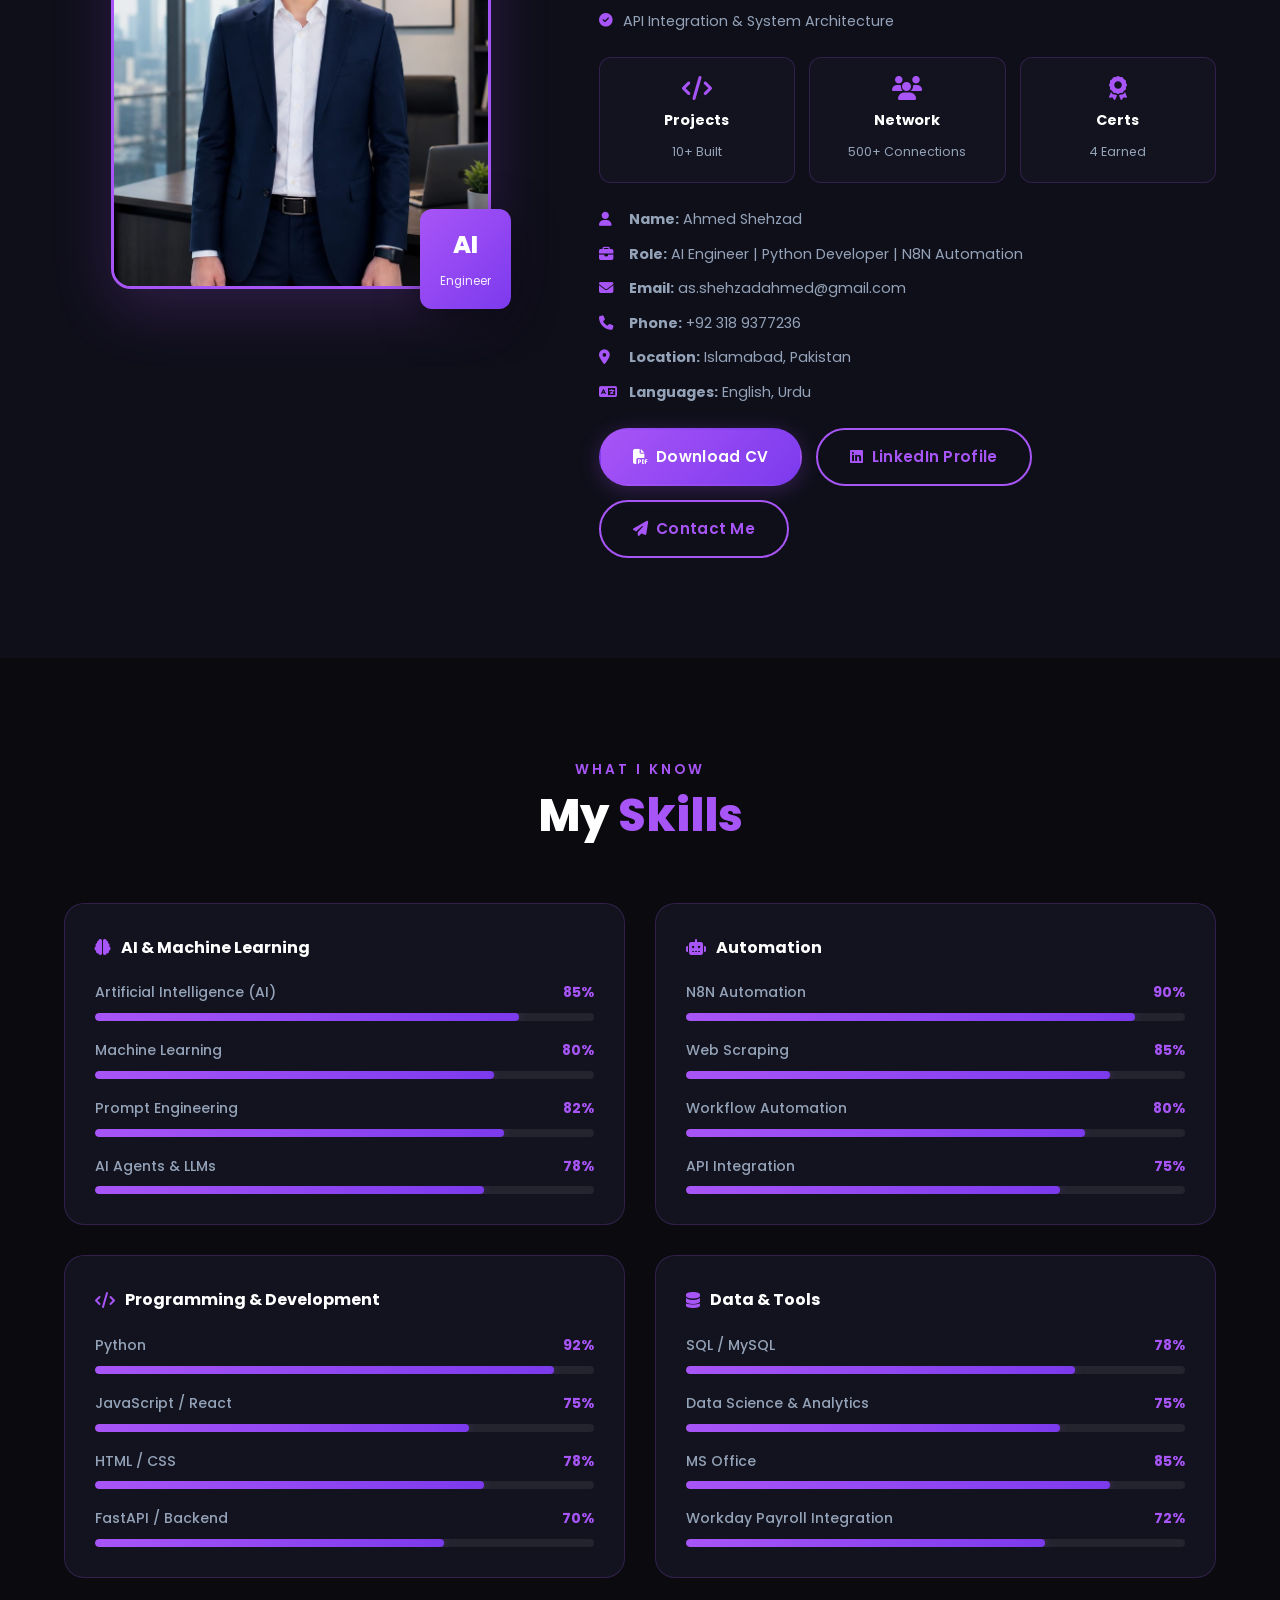
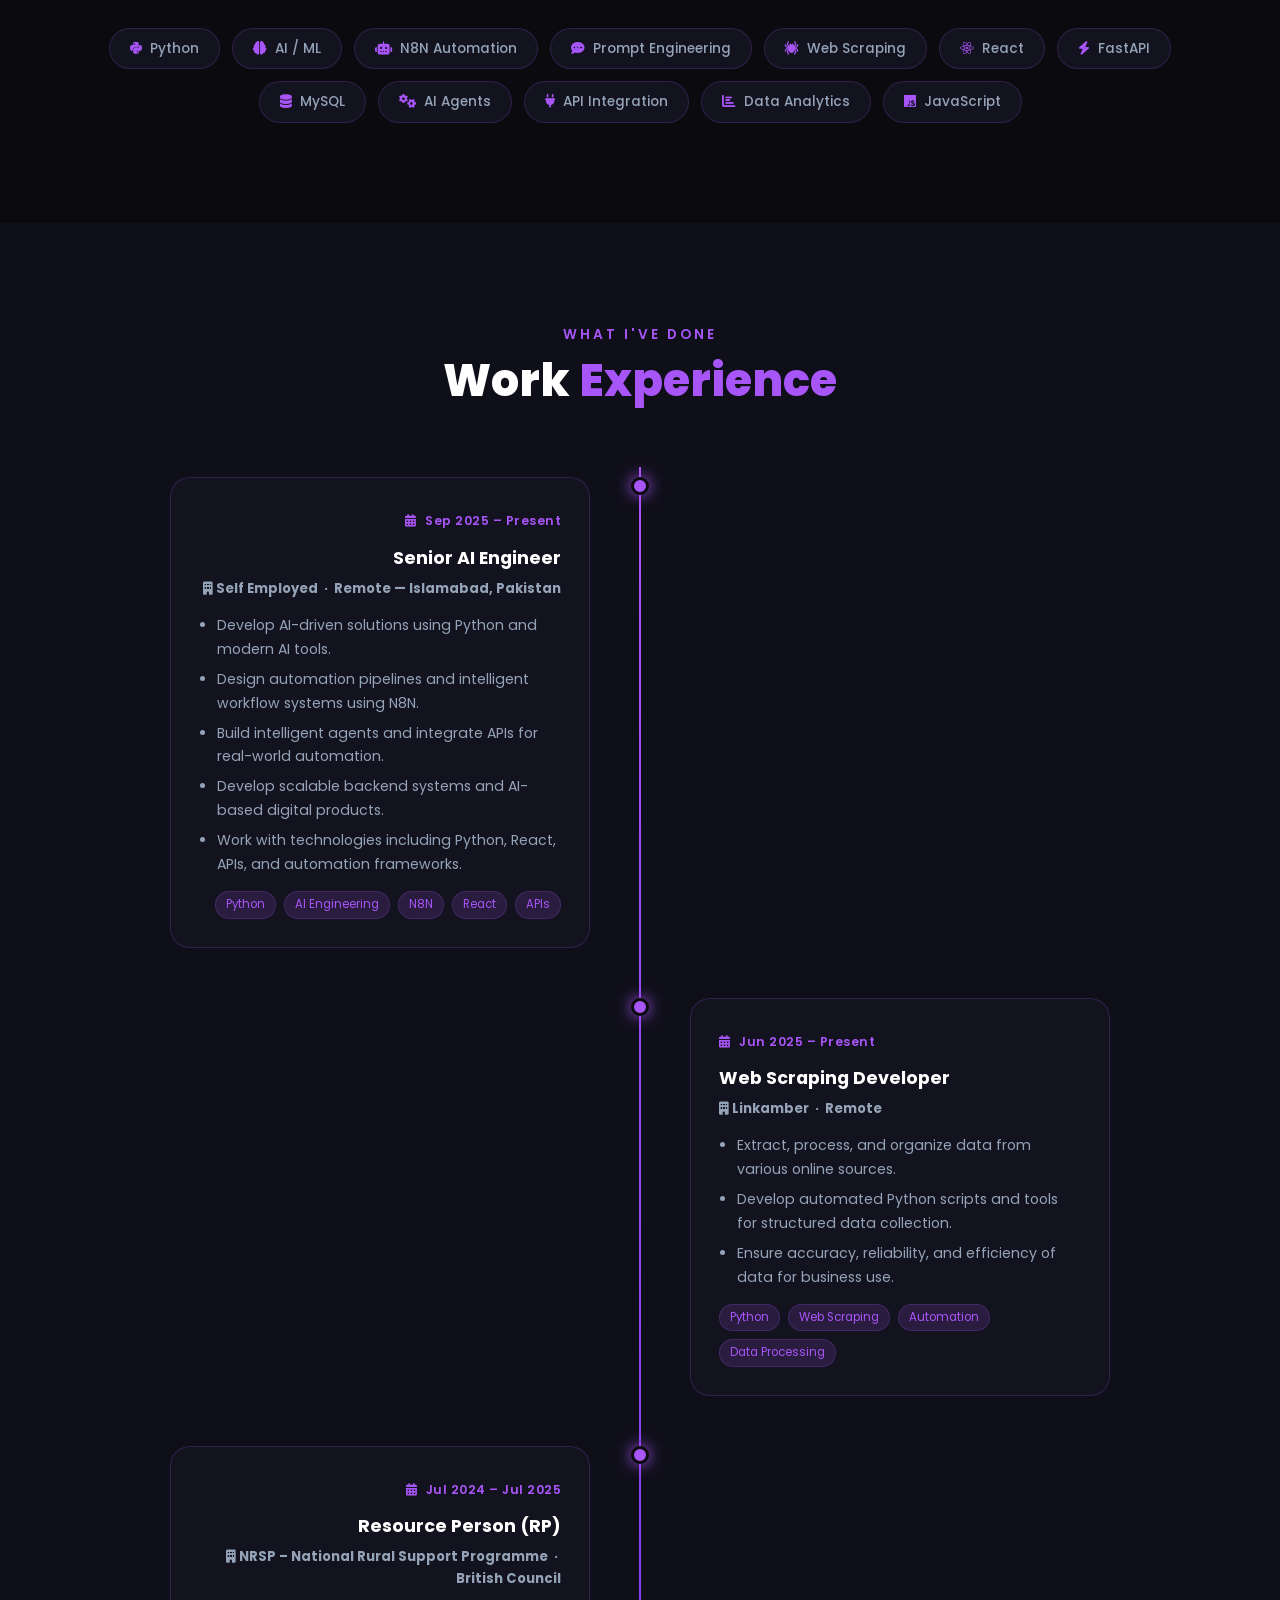
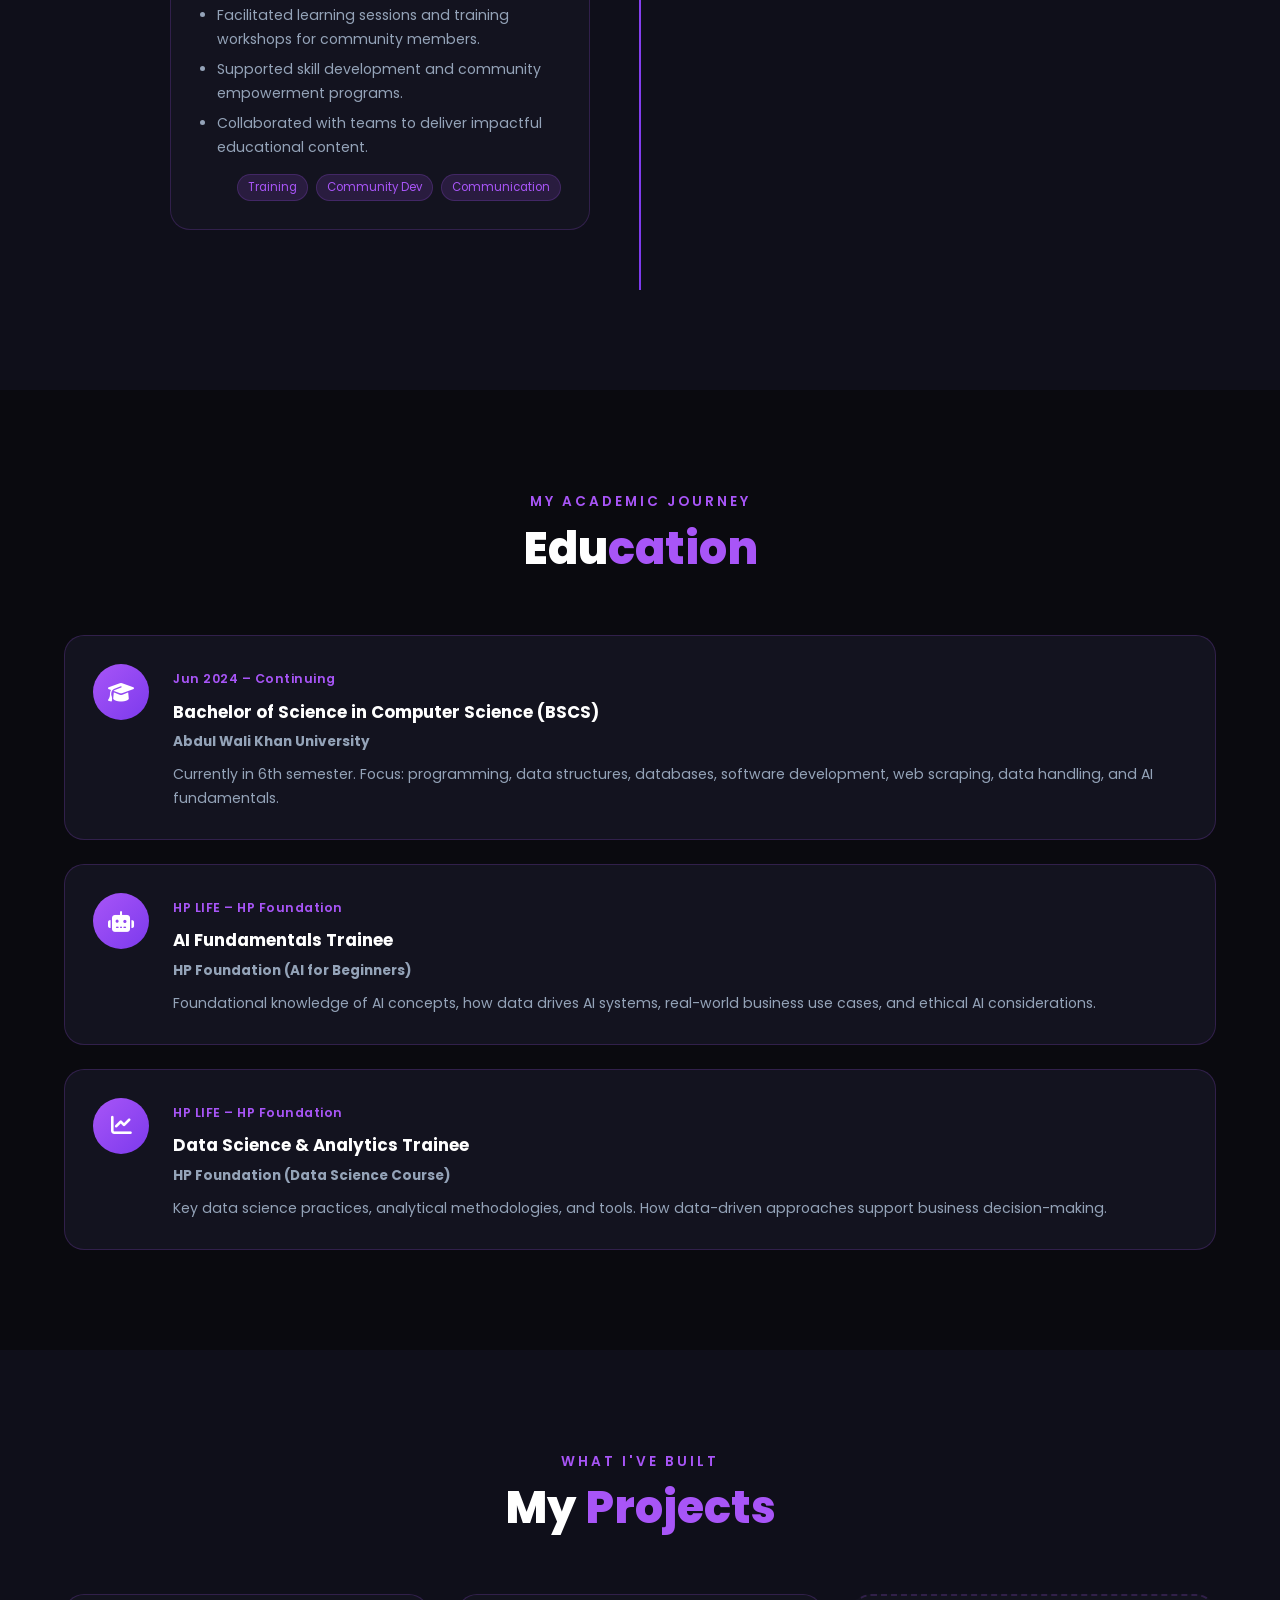
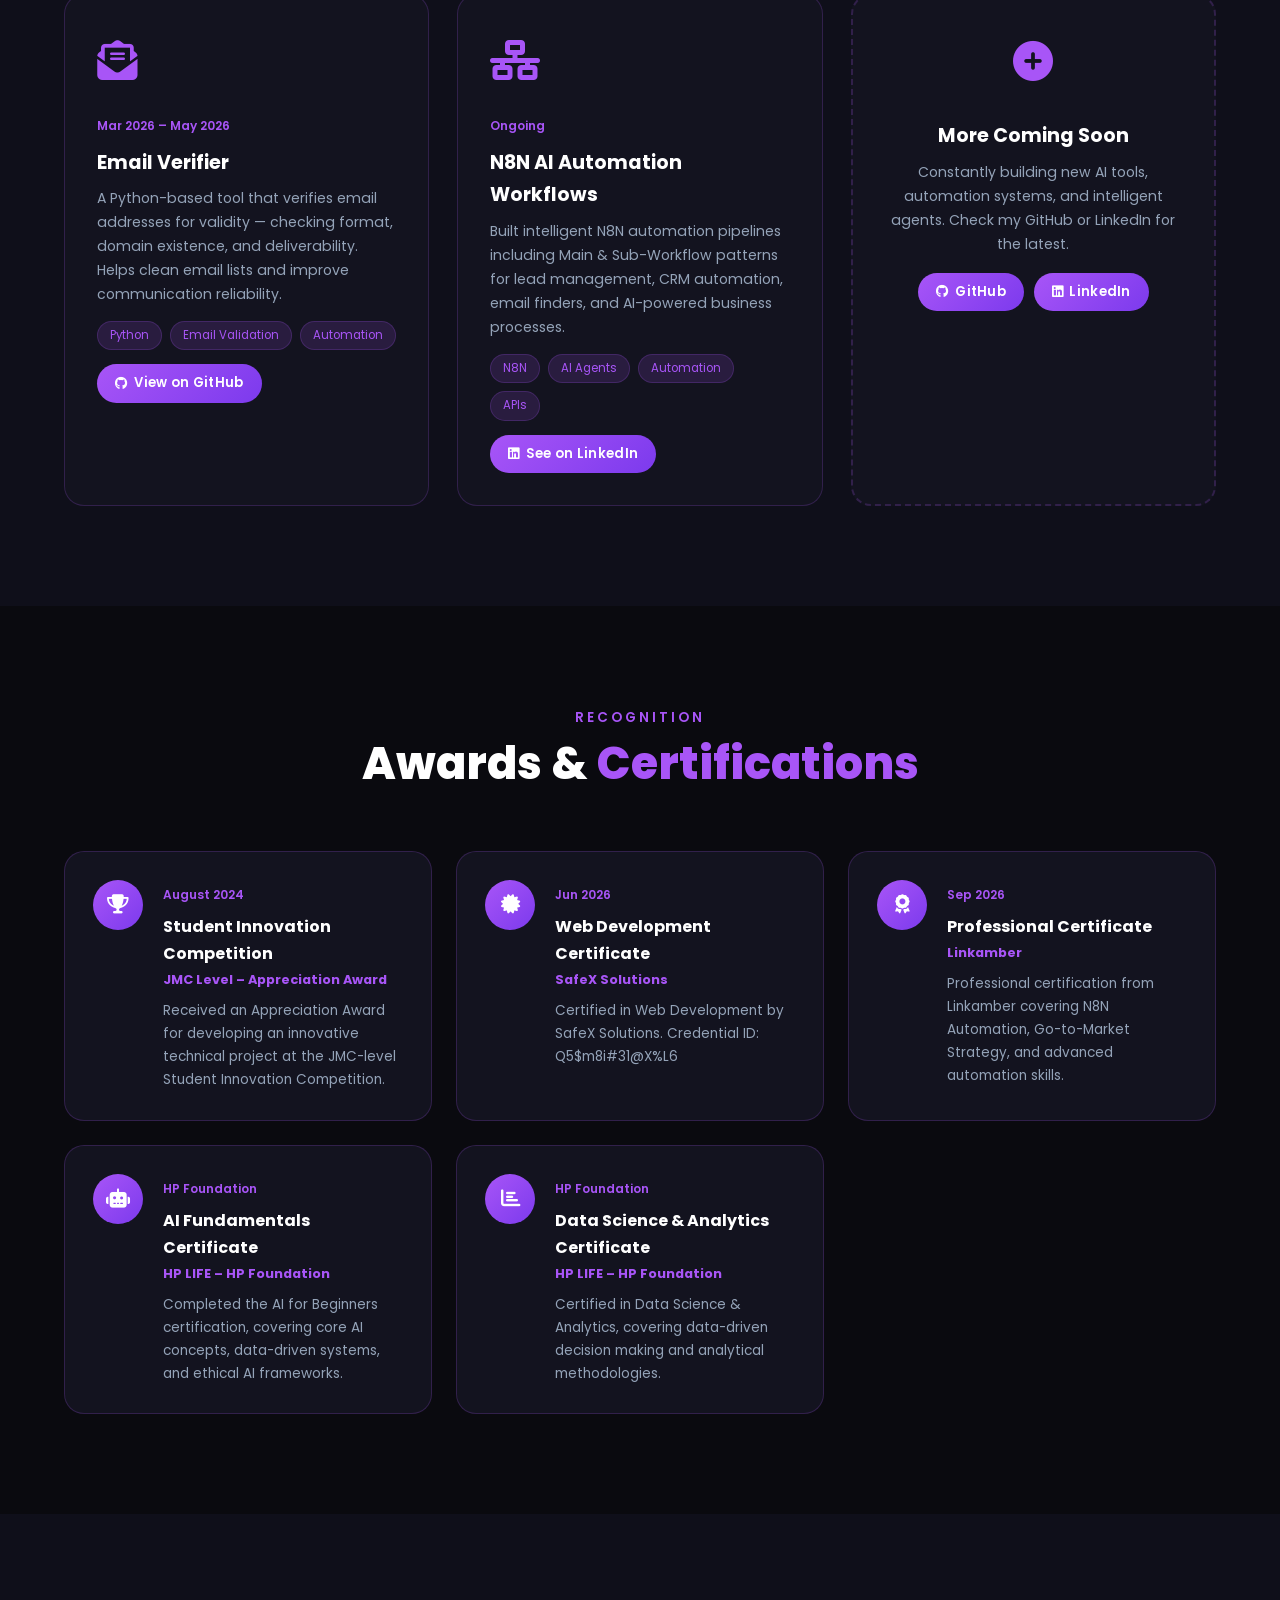
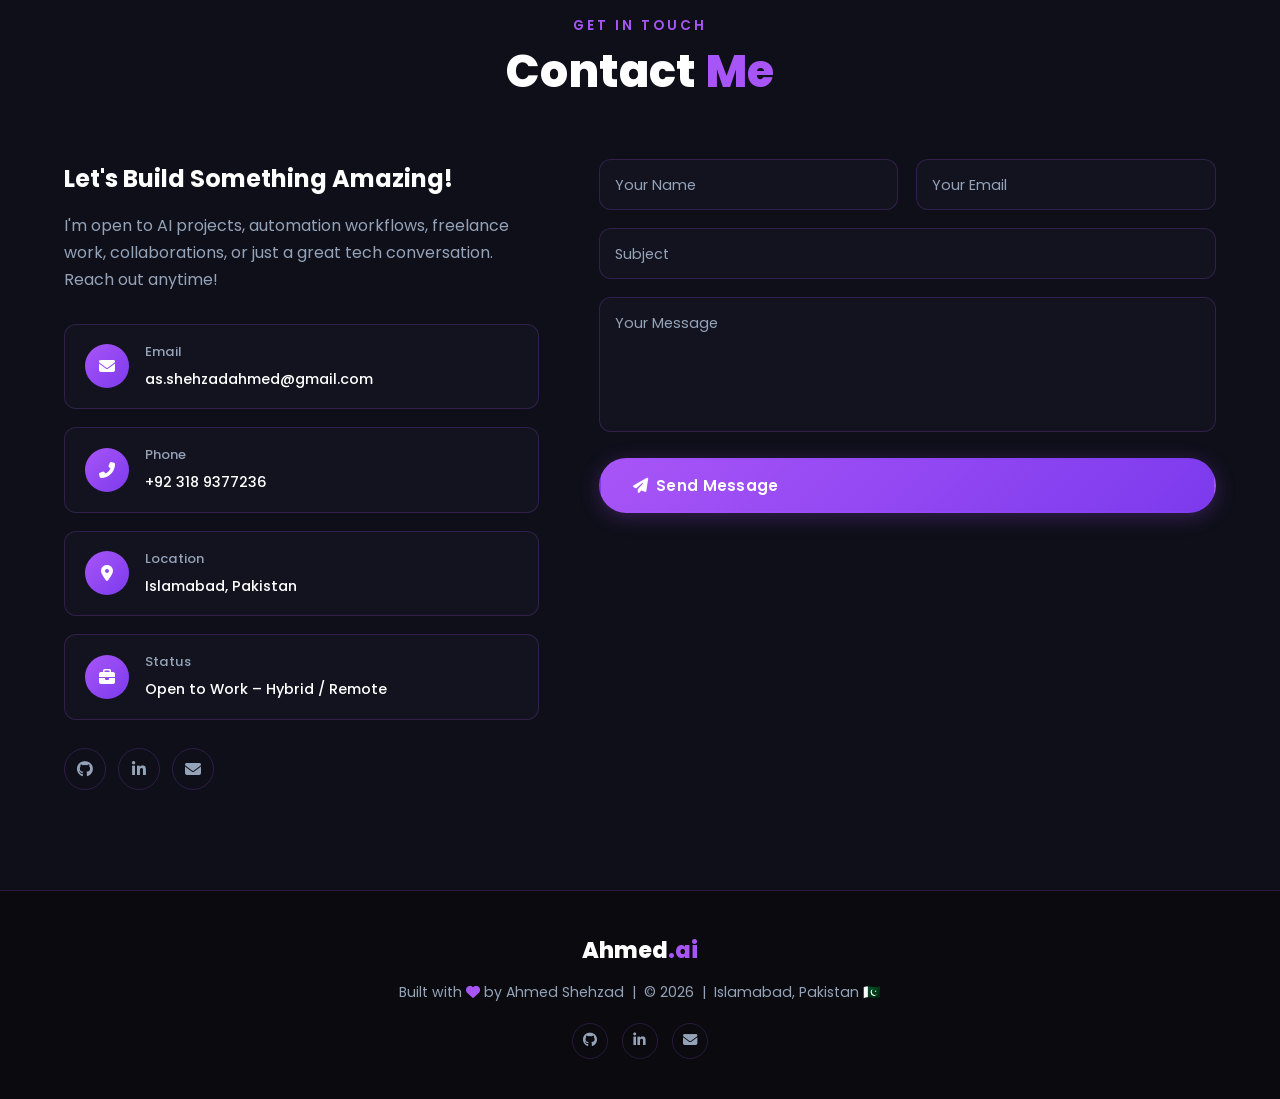
==== commit 0c04b152: "Add professional 1-page CV PDF with live portfolio link and updated experience" ====
--- a/index.html
+++ b/index.html
@@ -53,6 +53,7 @@
         </p>
         <div class="hero-buttons">
           <a href="#contact" class="btn btn-primary"><i class="fas fa-paper-plane"></i> Hire Me</a>
+          <a href="Ahmed_Shehzad_CV.pdf" download="Ahmed_Shehzad_CV.pdf" class="btn btn-outline"><i class="fas fa-download"></i> Download CV</a>
           <a href="#projects" class="btn btn-outline"><i class="fas fa-eye"></i> View Work</a>
         </div>
         <div class="hero-socials">
@@ -149,7 +150,10 @@
             <div class="about-info-item"><i class="fas fa-language"></i><span><strong>Languages:</strong> English, Urdu</span></div>
           </div>
           <div class="about-actions">
-            <a href="https://www.linkedin.com/in/ahmed-shehzad-58a8a6312/" target="_blank" class="btn btn-primary">
+            <a href="Ahmed_Shehzad_CV.pdf" download="Ahmed_Shehzad_CV.pdf" class="btn btn-primary">
+              <i class="fas fa-file-pdf"></i> Download CV
+            </a>
+            <a href="https://www.linkedin.com/in/ahmed-shehzad-58a8a6312/" target="_blank" class="btn btn-outline">
               <i class="fab fa-linkedin"></i> LinkedIn Profile
             </a>
             <a href="#contact" class="btn btn-outline">
